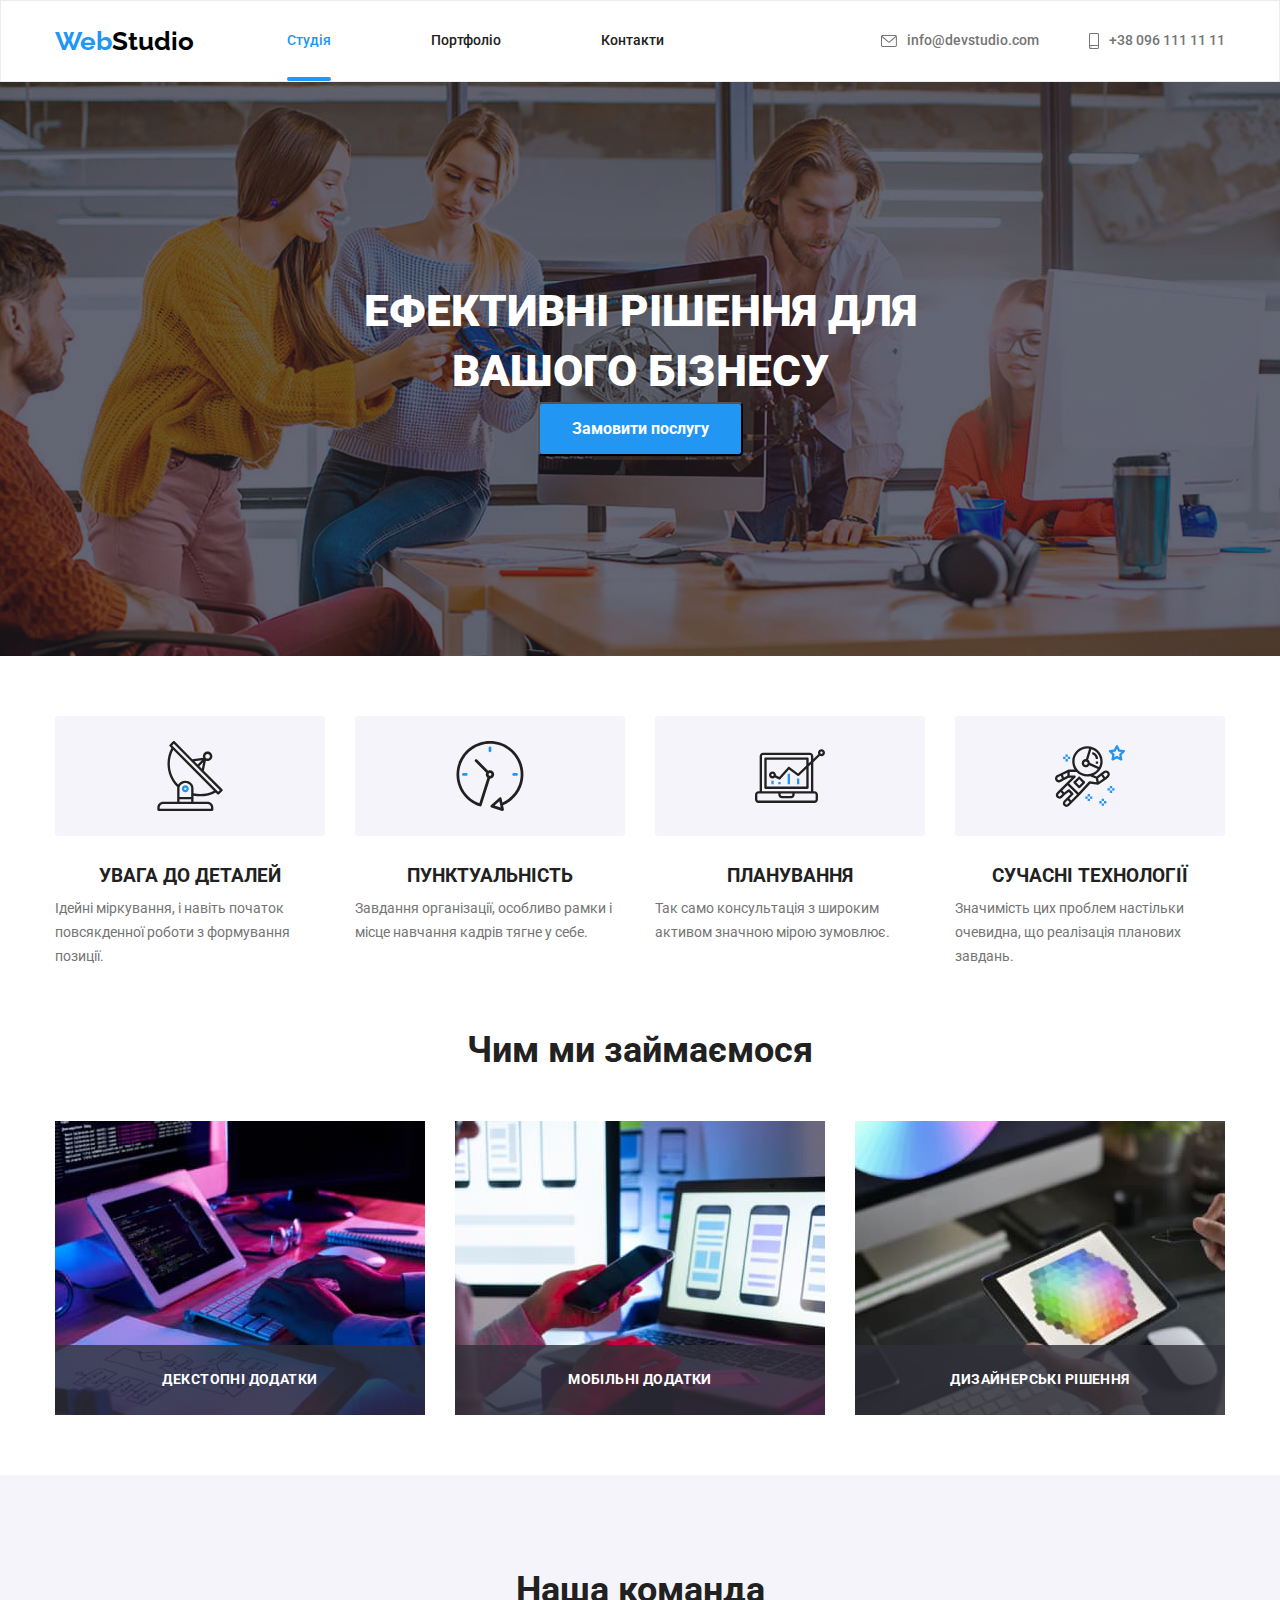
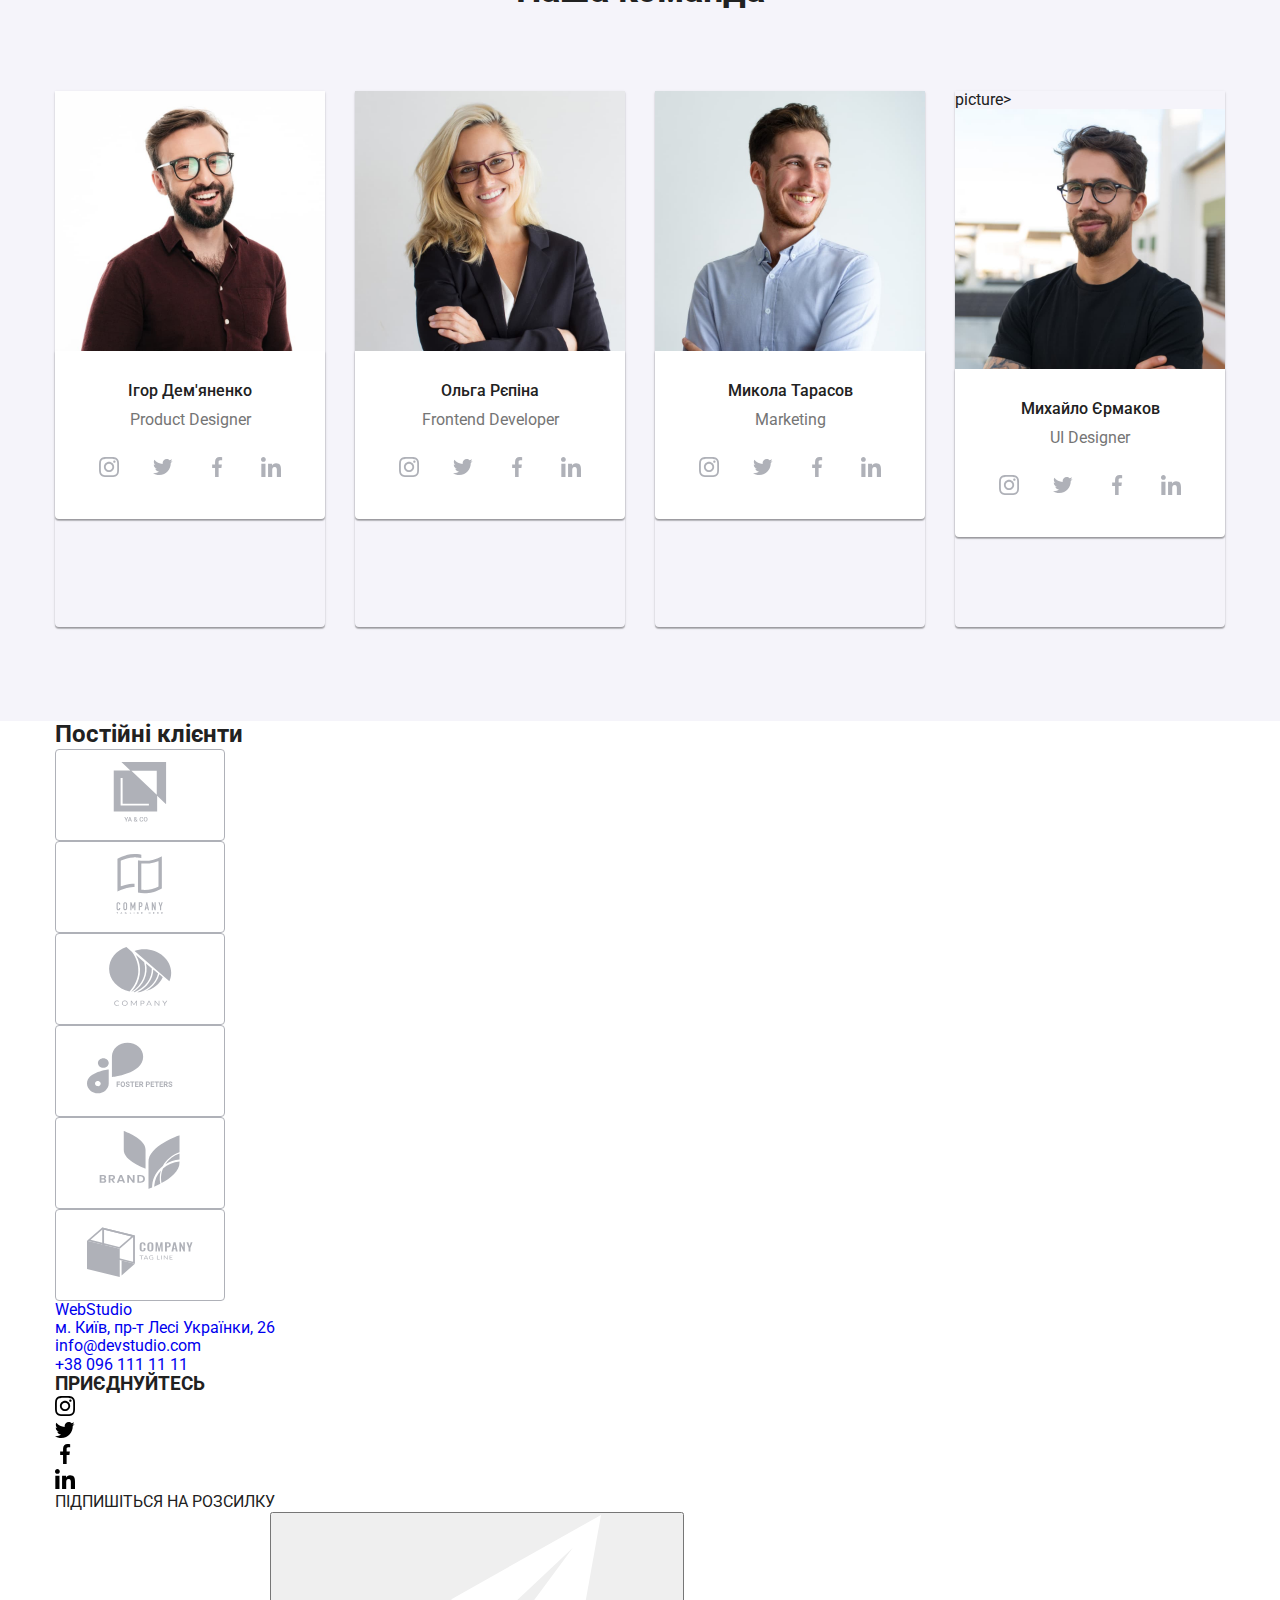
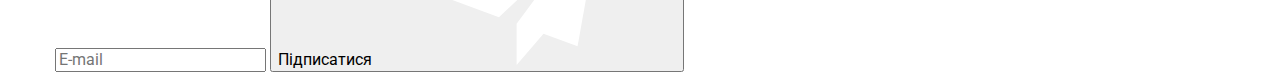
==== index.html @ e9594032 "scss" ====
<!DOCTYPE html>
<html lang="ru">
	<head>
		<meta charset="UTF-8" />
		<meta http-equiv="X-UA-Compatible" content="IE=edge" />
		<meta name="viewport" content="width=device-width, initial-scale=1.0" />
		<title>ВебСтудія</title>
		<link rel="stylesheet" href="https://cdn.jsdelivr.net/npm/modern-normalize@1.1.0/modern-normalize.min.css" />
		<link rel="preconnect" href="https://fonts.googleapis.com" />
		<link rel="preconnect" href="https://fonts.gstatic.com" crossorigin />
		<link
			href="https://fonts.googleapis.com/css2?family=Raleway:wght@700&family=Roboto:wght@400;500;700;900&display=swap"
			rel="stylesheet"
		/>
		<link rel="stylesheet" href="./css/main.min.css" />
	</head>
	<body>
		<!-- HEDER -->
		<header class="page-header">
			<div class="container page-heder-container">
				<nav class="navigation">
					<a class="link logo" href="./index.html">Web<span class="logo2">Studio</span></a>
					<ul class="menu nav-menu">
						<li class="menu__item list">
							<a class="menu__link current link" href="./index.html">Студія</a>
						</li>
						<li class="menu__item list">
							<a class="menu__link link" href="./portfolio.html">Портфоліо</a>
						</li>
						<li class="menu__item list"><a class="menu__link link" href="">Контакти</a></li>
					</ul>
				</nav>
				<ul class="menu mail-phone-item">
					<li class="menu__item list">
						<a class="mail link" href="mailto:info@devstudio.com">
							<svg class="mail-svg" width="16" height="12">
								<use href="./images/svg/icons.svg#icon-envelope_hover"></use>
							</svg>
							info@devstudio.com</a
						>
					</li>
					<li class="menu__item list">
						<a class="phone-number link" href="tel:+380961111111">
							<svg class="phone-svg" width="10" height="16">
								<use href="./images/svg/icons.svg#icon-smartphone"></use>
							</svg>
							+38 096 111 11 11</a
						>
					</li>
				</ul>
				<button type="button" class="mobile-menu-open" data-menu-open>
					<svg class="mobile-menu-open_icon" width="40" height="40">
						<use href="./images/svg/icons.svg#icon-menu_40px"></use>
					</svg>
				</button>
			</div>
			<div class="mobile-menu is-open" data-menu>
				<div class="container mobile-menu__container">
					<button type="button" class="mobile-menu__close-btn" data-menu-close>
						<svg class="mobile-menu__close-icon" width="40" height="40">
							<use href="./images/svg/icons.svg#icon-close-black"></use>
						</svg>
					</button>
					<ul class="mobile-menu-item">
						<li class="mobile-menu-items list"
							><a class="mobile-menu-items-link current link" href="./index.html">Студія</a></li
						>
						<li class="mobile-menu-items list"
							><a class="mobile-menu-items-link link" href="./portfolio.html">Портфоліо</a></li
						>
						<li class="mobile-menu-items list"><a class="mobile-menu-items-link link" href="">Контакти</a></li>
					</ul>
					<ul class="mobile-menu-item-contacts">
						<li class="mobile-menu-contacts-phone list"
							><a class="mobile-menu-contacts-phone-link link" href="tel:+380961111111">+38 096 111 11 11</a></li
						>
						<li class="mobile-menu-contacts-mail list"
							><a class="mobile-menu-contacts-mail-link link" href="mailto:info@devstudio.com"
								>info@devstudio.com</a
							></li
						>
					</ul>
					<ul class="mobile-menu-item-social">
						<li class="list"><a class="mobile-menu-item-social-link link" href="">Instagram</a></li>
						<li class="list"><a class="mobile-menu-item-social-link link" href="">Twitter</a></li>
						<li class="list"><a class="mobile-menu-item-social-link link" href="">Facebook</a></li>
						<li class="list"><a class="mobile-menu-item-social-link link" href="">Linkedin</a></li>
					</ul>
				</div>
			</div>
		</header>
		<!-- /HEDER -->
		<main>
			<!-- order -->
			<section class="hero">
				<div class="container hrt">
					<h1 class="hero-text">ЕФЕКТИВНІ РІШЕННЯ ДЛЯ ВАШОГО БІЗНЕСУ</h1>
					<p>
						<button class="modal-btn" data-modal-open type="button">Замовити послугу</button>
					</p>
				</div>
			</section>
			<!-- OUR ADVANTAGE -->
			<section class="our-advantages section">
				<div class="container">
					<h2 class="hidden-title">НАШІ ПЕРЕВАГИ</h2>
					<ul class="advantages">
						<li class="advantages-item list">
							<div class="advantages-item-svg">
								<svg width="70" height="70">
									<use href="./images/svg/icons.svg#icon-antenna"></use>
								</svg>
							</div>
							<h3 class="advantages-characteristic">УВАГА ДО ДЕТАЛЕЙ</h3>
							<p class="advantages-description">
								Ідейні міркування, і навіть початок повсякденної роботи з формування позиції.
							</p>
						</li>
						<li class="advantages-item list">
							<div class="advantages-item-svg">
								<svg width="70" height="70">
									<use href="./images/svg/icons.svg#icon-clock"></use>
								</svg>
							</div>
							<h3 class="advantages-characteristic">ПУНКТУАЛЬНІСТЬ</h3>
							<p class="advantages-description">
								Завдання організації, особливо рамки і місце навчання кадрів тягне у себе.
							</p>
						</li>
						<li class="advantages-item list">
							<div class="advantages-item-svg">
								<svg width="70" height="70">
									<use href="./images/svg/icons.svg#icon-diagram"></use>
								</svg>
							</div>
							<h3 class="advantages-characteristic">ПЛАНУВАННЯ</h3>
							<p class="advantages-description"> Так само консультація з широким активом значною мірою зумовлює. </p>
						</li>
						<li class="advantages-item list">
							<div class="advantages-item-svg">
								<svg width="70" height="70">
									<use href="./images/svg/icons.svg#icon-astronaut"></use>
								</svg>
							</div>
							<h3 class="advantages-characteristic">СУЧАСНІ ТЕХНОЛОГІЇ</h3>
							<p class="advantages-description"
								>Значимість цих проблем настільки очевидна, що реалізація планових завдань.
							</p>
						</li>
					</ul>
				</div>
			</section>
			<!-- /OUR ADVANTAGE -->
			<!-- WHAT ARE WE DOING -->
			<section class="we-doing section">
				<div class="container">
					<h2 class="responsibilities">Чим ми займаємося</h2>
					<ul class="we-doing-card">
						<li class="doing-card list">
							<img src="./images/what_are_we_doing/img1.jpg" alt="кодит на комп'ютері" width="370" height="290" />
							<div class="doing">
								<p class="we-doing-card-item">ДЕКСТОПНІ ДОДАТКИ</p>
							</div>
						</li>
						<li class="doing-card list">
							<img
								src="./images/what_are_we_doing/img2.jpg"
								alt="в руках смартфон, на столі ноутбук"
								width="370"
								height="290"
							/>
							<div class="doing">
								<p class="we-doing-card-item">МОБІЛЬНІ ДОДАТКИ</p>
							</div>
						</li>
						<li class="doing-card list">
							<img
								src="./images/what_are_we_doing/img3.jpg"
								alt="в руках планшет з кольоровою гамою"
								width="370"
								height="290"
							/>
							<div class="doing">
								<p class="we-doing-card-item">ДИЗАЙНЕРСЬКІ РІШЕННЯ</p>
							</div>
						</li>
					</ul>
				</div>
			</section>
			<!-- /WHAT ARE WE DOING -->
			<!-- OUR TEAM -->
			<section class="team section">
				<div class="container">
					<h2 class="our-team">Наша команда</h2>
					<ul class="employees">
						<li class="employee list">
							<picture>
								<source
									srcset="
										./images/desktop/employee/igor_demyanenko.jpg   1x,
										./images/desktop/employee/igor_demyanenko2x.jpg 2x
									"
									media="(min-width: 1200px)"
								/>
								<source
									srcset="./images/tab/employee/igor_demyanenko.jpg 1x, ./images/tab/employee/igor_demyanenko2x.jpg 2x"
									media="(min-width: 768px)"
								/>
								<source
									srcset="
										./images/mobile/employee/igor_demyanenko.jpg   1x,
										./images/mobile/employee/igor_demyanenko2x.jpg 2x
									"
									media="(max-width: 767px)"
								/>
							</picture>
							<img class="employee-foto"
								src="./images/employee/igor_demyanenko.jpg"
								alt="Igor Demyanenko Product Designer"
							/>
							<div class="employee-card">
								<h3 class="name-employee">Ігор Дем'яненко</h3>
								<p class="position" lang="en">Product Designer</p>
								<ul class="employee-social list">
									<li class="employee-social-item">
										<a class="employee-social-item-link" href=""
											><svg class="employee-social-item-svg" width="20" height="20">
												<use href="./images/svg/icons.svg#icon-instagram"></use></svg
										></a>
									</li>
									<li class="employee-social-item">
										<a class="employee-social-item-link" href=""
											><svg class="employee-social-item-svg" width="20" height="20">
												<use href="./images/svg/icons.svg#icon-twitter"></use></svg
										></a>
									</li>
									<li class="employee-social-item">
										<a class="employee-social-item-link" href=""
											><svg class="employee-social-item-svg" width="20" height="20">
												<use href="./images/svg/icons.svg#icon-facebook"></use></svg
										></a>
									</li>
									<li class="employee-social-item">
										<a class="employee-social-item-link" href=""
											><svg class="employee-social-item-svg" width="20" height="20">
												<use href="./images/svg/icons.svg#icon-linkedin"></use></svg
										></a>
									</li>
								</ul>
							</div>
						</li>
						<li class="employee list">
							<picture>
								<source
									srcset="./images/desktop/employee/olga_repina.jpg 1x, ./images/desktop/employee/olga_repina2x.jpg 2x"
									media="(min-width: 1200px)"
								/>
								<source
									srcset="./images/tab/employee/olga_repina.jpg 1x, ./images/tab/employee/olga_repina2x.jpg 2x"
									media="(min-width: 768px)"
								/>
								<source
									srcset="./images/mobile/employee/olga_repina.jpg 1x, ./images/mobile/employee/olga_repina2x.jpg 2x"
									media="(max-width: 767px)"
								/>
							</picture>
							<img class="employee-foto" 
								src="./images/employee/olga_repina.jpg"
								alt="Olga Repina Frontend Developer"
							/>
							<div class="employee-card">
								<h3 class="name-employee">Ольга Рєпіна</h3>
								<p class="position" lang="en">Frontend Developer</p>
								<ul class="employee-social list">
									<li class="employee-social-item">
										<a class="employee-social-item-link" href=""
											><svg class="employee-social-item-svg" width="20" height="20">
												<use href="./images/svg/icons.svg#icon-instagram"></use></svg
										></a>
									</li>
									<li class="employee-social-item">
										<a class="employee-social-item-link" href=""
											><svg class="employee-social-item-svg" width="20" height="20">
												<use href="./images/svg/icons.svg#icon-twitter"></use></svg
										></a>
									</li>
									<li class="employee-social-item">
										<a class="employee-social-item-link" href=""
											><svg class="employee-social-item-svg" width="20" height="20">
												<use href="./images/svg/icons.svg#icon-facebook"></use></svg
										></a>
									</li>
									<li class="employee-social-item">
										<a class="employee-social-item-link" href=""
											><svg class="employee-social-item-svg" width="20" height="20">
												<use href="./images/svg/icons.svg#icon-linkedin"></use></svg
										></a>
									</li>
								</ul>
							</div>
						</li>
						<li class="employee list">
							<picture>
								<source
									srcset="./images/desktop/employee/nikolai_tarasov.jpg 1x, ./images/desktop/employee/nikolai_tarasov2x.jpg 2x"
									media="(min-width: 1200px)"
								/>
								<source
									srcset="./images/tab/employee/nikolai_tarasov.jpg 1x, ./images/tab/employee/nikolai_tarasov2x.jpg 2x"
									media="(min-width: 768px)"
								/>
								<source
									srcset="./images/mobile/employee/nikolai_tarasov.jpg 1x, ./images/mobile/employee/nikolai_tarasov2x.jpg 2x"
									media="(max-width: 767px)"
								/>
							</picture>
							<img class="employee-foto"
								src="./images/employee/nikolai_tarasov.jpg"
								alt="Nikolai Tarasov Marketing"
							/>
							<div class="employee-card">
								<h3 class="name-employee">Микола Тарасов</h3>
								<p class="position" lang="en">Marketing</p>
								<ul class="employee-social list">
									<li class="employee-social-item">
										<a class="employee-social-item-link" href=""
											><svg class="employee-social-item-svg" width="20" height="20">
												<use href="./images/svg/icons.svg#icon-instagram"></use></svg
										></a>
									</li>
									<li class="employee-social-item">
										<a class="employee-social-item-link" href=""
											><svg class="employee-social-item-svg" width="20" height="20">
												<use href="./images/svg/icons.svg#icon-twitter"></use></svg
										></a>
									</li>
									<li class="employee-social-item">
										<a class="employee-social-item-link" href=""
											><svg class="employee-social-item-svg" width="20" height="20">
												<use href="./images/svg/icons.svg#icon-facebook"></use></svg
										></a>
									</li>
									<li class="employee-social-item">
										<a class="employee-social-item-link" href=""
											><svg class="employee-social-item-svg" width="20" height="20">
												<use href="./images/svg/icons.svg#icon-linkedin"></use></svg
										></a>
									</li>
								</ul>
							</div>
						</li>
						<li class="employee list">
							picture>
								<source
									srcset="./images/desktop/employee/mihail_ermakov.jpg 1x, ./images/desktop/employee/mihail_ermakov2x.jpg 2x"
									media="(min-width: 1200px)"
								/>
								<source
									srcset="./images/tab/employee/mihail_ermakov.jpg 1x, ./images/tab/employee/mihail_ermakov2x.jpg 2x"
									media="(min-width: 768px)"
								/>
								<source
									srcset="./images/mobile/employee/mihail_ermakov.jpg 1x, ./images/mobile/employee/mihail_ermakov2x.jpg 2x"
									media="(max-width: 767px)"
								/>
							</picture>
							<img class="employee-foto"
								src="./images/employee/mihail_ermakov.jpg"
								alt="Mikhail Ermakov UI Designer"
							/>
							<div class="employee-card">
								<h3 class="name-employee">Михайло Єрмаков</h3>
								<p class="position" lang="en">UI Designer</p>
								<ul class="employee-social list">
									<li class="employee-social-item">
										<a class="employee-social-item-link" href=""
											><svg class="employee-social-item-svg" width="20" height="20">
												<use href="./images/svg/icons.svg#icon-instagram"></use></svg
										></a>
									</li>
									<li class="employee-social-item">
										<a class="employee-social-item-link" href=""
											><svg class="employee-social-item-svg" width="20" height="20">
												<use href="./images/svg/icons.svg#icon-twitter"></use></svg
										></a>
									</li>
									<li class="employee-social-item">
										<a class="employee-social-item-link" href=""
											><svg class="employee-social-item-svg" width="20" height="20">
												<use href="./images/svg/icons.svg#icon-facebook"></use></svg
										></a>
									</li>
									<li class="employee-social-item">
										<a class="employee-social-item-link" href=""
											><svg class="employee-social-item-svg" width="20" height="20">
												<use href="./images/svg/icons.svg#icon-linkedin"></use></svg
										></a>
									</li>
								</ul>
							</div>
						</li>
					</ul>
				</div>
			</section>
			<!-- /OUR TEAM -->
			<section class="customers">
				<div class="container">
					<h2 class="our-customers">Постійні клієнти</h2>
					<ul class="regular-customers">
						<li class="regular-customers-items list">
							<a href="regular-customers-items-link"
								><svg class="regular-customers-items-link-svg" width="106" height="60">
									<use href="./images/svg/icons.svg#icon-yaco"></use>
								</svg>
							</a>
						</li>
						<li class="regular-customers-items list">
							<a href="regular-customers-items-link"
								><svg class="regular-customers-items-link-svg" width="106" height="60">
									<use href="./images/svg/icons.svg#icon-tegline"></use>
								</svg>
							</a>
						</li>
						<li class="regular-customers-items list">
							<a href="regular-customers-items-link"
								><svg class="regular-customers-items-link-svg" width="106" height="60">
									<use href="./images/svg/icons.svg#icon-company"></use>
								</svg>
							</a>
						</li>
						<li class="regular-customers-items list">
							<a href="regular-customers-items-link"
								><svg class="regular-customers-items-link-svg" width="106" height="60">
									<use href="./images/svg/icons.svg#icon-foster_peters"></use>
								</svg>
							</a>
						</li>
						<li class="regular-customers-items list">
							<a href="regular-customers-items-link"
								><svg class="regular-customers-items-link-svg" width="106" height="60">
									<use href="./images/svg/icons.svg#icon-brand"></use>
								</svg>
							</a>
						</li>
						<li class="regular-customers-items list">
							<a href="regular-customers-items-link"
								><svg class="regular-customers-items-link-svg" width="106" height="60">
									<use href="./images/svg/icons.svg#icon-tag_line"></use>
								</svg>
							</a>
						</li>
					</ul>
				</div>
			</section>
		</main>
		<!-- FOOTER -->
		<footer class="footer">
			<div class="container social-contacts">
				<div class="logo-footer-general">
					<a class="link logo-footer" href="./index.html">Web<span class="logo-footer2">Studio</span></a>
					<address class="address">
						<ul class="contacts">
							<li class="contacts-item list">
								<a class="item-gps link" href="https://goo.su/DPFk" target="_blank" rel="noopener noreferrer"
									>м. Київ, пр-т Лесі Українки, 26</a
								>
							</li>
							<li class="contacts-item list">
								<a class="item-mail link" href="mailto:info@devstudio.com">info@devstudio.com</a>
							</li>
							<li class="contacts-item list">
								<a class="item-phone-number link" href="tel:+380961111111">+38 096 111 11 11</a>
							</li>
						</ul>
					</address>
				</div>
				<div class="social-footer">
					<h3 class="join-in">ПРИЄДНУЙТЕСЬ</h3>
					<ul class="footer-social">
						<li class="footer-social-item list">
							<a class="footer-social-item-link" href="">
								<svg class="footer-social-item-svg" width="20" height="20">
									<use href="./images/svg/icons.svg#icon-instagram"></use></svg
							></a>
						</li>
						<li class="footer-social-item list">
							<a class="footer-social-item-link" href="">
								<svg class="footer-social-item-svg" width="20" height="20">
									<use href="./images/svg/icons.svg#icon-twitter"></use></svg
							></a>
						</li>
						<li class="footer-social-item list">
							<a class="footer-social-item-link" href="">
								<svg class="footer-social-item-svg" width="20" height="20">
									<use href="./images/svg/icons.svg#icon-facebook"></use></svg
							></a>
						</li>
						<li class="footer-social-item list">
							<a class="footer-social-item-link" href="">
								<svg class="footer-social-item-svg" width="20" height="20">
									<use href="./images/svg/icons.svg#icon-linkedin"></use></svg
							></a>
						</li>
					</ul>
				</div>
				<form class="footer-form">
					<p class="paragraph-footer-form">ПІДПИШІТЬСЯ НА РОЗСИЛКУ</p>
					<div class="footer-form-item">
						<label><input type="email" name="user-mail" class="footer-form-mail" placeholder="E-mail" /></label>
						<button type="submit" class="footer-form-submit"
							>Підписатися
							<svg class="footer-svg-icon">
								<use href="./images/svg/icons.svg#icon-icon_send"></use>
							</svg> </button></div
				></form>
			</div>
		</footer>
		<!-- /FOOTER -->
		<!-- <div class="backdrop is-hidden" data-modal>
			<div class="modal">
				<button type="button" class="modal-close-btn" data-modal-close>
					<svg class="modal-close-btn-icon" width="18" height="18">
						<use href="./images/svg/icons.svg#icon-close-black"></use>
					</svg>
				</button>
				<form class="modal-form">
					<p class="form-paragraph">Залиште свої дані, ми вам передзвонимо</p>
					<label class="modal-form-field">
						<span class="modal-form-input-desc">Ім'я</span>
						<span class="modal-form-input-wrapper">
							<input
								type="text"
								name="user-name"
								class="modal-form-input"
								required
								pattern="[a-zA-Zа-яА-Я]+"
								minlength="2" />
							<svg class="modal-form-input-icon">
								<use href="./images/svg/icons.svg#icon-person_black"></use></svg
						></span>
					</label>
					<label class="modal-form-field">
						<span class="modal-form-input-desc">Телефон</span>
						<span class="modal-form-input-wrapper">
							<input
								type="tel"
								name="user_phone"
								class="modal-form-input"
								required
								pattern="[0-9]{3}-[0-9]{3}-[0-9]{2}-[0-9]{2}"
								title="xxx-xxx-xx-xx" />
							<svg class="modal-form-input-icon">
								<use href="./images/svg/icons.svg#icon-phone_black"></use></svg
						></span>
					</label>
					<label class="modal-form-field">
						<span class="modal-form-input-desc">Пошта</span>
						<span class="modal-form-input-wrapper">
							<input type="email" name="user-email" class="modal-form-input" required />
							<svg class="modal-form-input-icon">
								<use href="./images/svg/icons.svg#icon-email_black"></use></svg></span
					></label>
					<label class="modal-form-field">
						<span class="modal-form-input-desc">Коментар</span>
						<textarea name="user-message" class="modal-form-message" placeholder="Введіть текст"></textarea>
					</label>
					<input id="user-policy" type="checkbox" name="user-policy" class="modal-form-check hidden-title" />
					<label for="user-policy" class="modal-form-check-desc">
						Погоджуюся з розсилкою та приймаю&nbsp;<a class="modal-form-check-desc-link" href=""
							>Умови договору</a
						></label
					>
					<button type="submit" class="modal-form-submit">Відправити</button>
				</form>
			</div>
		</div> -->
		<script src="./js/mobile-menu.js"></script>
		<!-- <script src="./js/modal.js"></script> -->
	</body>
</html>
---- css/main.min.css ----
:root{--accent-color: #2196f3;--paragraph-color: #757575;--hero-background: #c4c4c4;--main-text-color: #212121;--main-text-font-size: 14px;--btn-background-color: #188ce8;--footer-background-color: #2f303a;--mail-phone-footer-color: rgba(255, 255, 255, 0.6);--team-background-color: #f5f4fa;--logo2-heder-color: #000000;--text-color-modal-btn: #ffffff;--text-color-portfolio-btn-hf: #ffffff;--hero-text-color: #ffffff;--background-color-sections: #ffffff;--employee-background-color: #f5f4fa;--current-color: #ffffff;--item-gps-color: #ffffff;--logo2-footer-color: #ffffff;--portfolio-btn-background-color: #f5f4fa;--social-hover-svg: #ffffff}h1,h2,h3,h4,h5,h6,p{margin-top:0;margin-bottom:0}ul,ol{margin-top:0;margin-bottom:0;padding-left:0}img{display:block;max-width:100%;height:auto}button{cursor:pointer}.list{list-style:none}.link{text-decoration:none}body{font-family:"Roboto",sans-serif;color:var(--main-text-color)}.address{font-style:normal}.section{padding-top:94px;padding-bottom:94px}.container{padding-left:15px;padding-right:15px}@media screen and (min-width: 480px){.container{width:480px;margin-left:auto;margin-right:auto}}@media screen and (min-width: 768px){.container{width:768px}}@media screen and (min-width: 1200px){.container{width:1200px}}.hidden-title{position:absolute;width:1px;height:1px;margin:-1px;border:0;padding:0;white-space:nowrap;clip-path:inset(100%);clip:rect(0 0 0 0);overflow:hidden}.modal-btn{font-family:inherit;font-weight:700;font-size:16px;line-height:1.88;color:var(--text-color-modal-btn);background:var(--accent-color);border-radius:4px;padding-top:10px;padding-bottom:10px;padding-left:32px;padding-right:32px;transition:background-color 250ms cubic-bezier(0.4, 0, 0.2, 1)}.modal-btn:hover,.modal-btn:focus{background-color:var(--btn-background-color)}.portfolio-btn{font-family:inherit;font-weight:500;font-size:16px;line-height:1.62;color:var(--main-text-color);background:var(--portfolio-btn-background-color);border-radius:4px;padding:6px 22px;border:none;transition:background-color,color 250ms cubic-bezier(0.4, 0, 0.2, 1)}.portfolio-btn:hover,.portfolio-btn:focus{color:var(--text-color-portfolio-btn-hf);background:var(--accent-color);box-shadow:0px 3px 1px rgba(0,0,0,.1),0px 1px 2px rgba(0,0,0,.08),0px 2px 2px rgba(0,0,0,.12);border-radius:4px}@media screen and (max-width: 767px){.menu{display:none}}@media screen and (min-width: 768px){.navigation{display:flex;align-items:center}.nav-menu{display:flex;align-items:center;justify-content:center;gap:50px}.menu__link{display:flex;align-items:center;font-weight:500;font-size:var(--main-text-font-size);line-height:1.14;color:var(--main-text-color);padding-top:32px;padding-bottom:32px;transition:color 250ms cubic-bezier(0.4, 0, 0.2, 1)}.menu__link:hover,.menu__link:focus{color:var(--accent-color)}.current{position:relative;color:var(--accent-color)}.current::after{content:"";position:absolute;width:100%;height:4px;background:#2196f3;border-radius:2px;left:0;bottom:0}.mail-svg{margin-right:10px;fill:var(--paragraph-color)}.mail:hover .mail-svg,.mail:focus .mail-svg{fill:var(--accent-color)}.phone-svg{margin-right:10px;fill:var(--paragraph-color)}.phone-number:hover .phone-svg,.phone-number:focus .phone-svg{fill:var(--accent-color)}.mail-phone-item{margin-left:auto}.page-header{border:1px solid #ececec}.phone-number,.mail{display:flex;align-items:center;font-weight:500;font-size:var(--main-text-font-size);line-height:1.14;color:var(--paragraph-color);transition:color 250ms cubic-bezier(0.4, 0, 0.2, 1)}.phone-number:hover,.phone-number:focus,.mail:hover,.mail:focus{color:var(--accent-color)}.mail{margin-bottom:10px}}@media screen and (min-width: 1200px){.phone-number,.mail{margin-bottom:0}.menu{display:flex;align-items:center}.menu__item:not(:last-child){margin-right:50px}}.logo{font-family:"Raleway",sans-serif;font-weight:700;font-size:26px;line-height:1.19;color:var(--accent-color);margin-right:93px}.logo2{color:var(--logo2-heder-color)}.page-heder-container{display:flex;align-items:center;justify-content:space-between}.hero{text-align:center;background:#2f303a;margin-left:auto;margin-right:auto;background-repeat:no-repeat;background-position:center}@media screen and (min-device-pixel-ratio: 2)and (max-width: 767px),screen and (-webkit-min-device-pixel-ratio: 2)and (max-width: 767px),screen and (min-resolution: 192dpi)and (max-width: 767px),screen and (min-resolution: 2dppx)and (max-width: 767px){.hero{background-image:linear-gradient(rgba(47, 48, 58, 0.4), rgba(47, 48, 58, 0.4)),url("../images/mobile/hero/bg_mobile2x.jpg");padding:118px 0;max-width:480px;min-height:400px}}@media screen and (min-width: 480px){.hero{background-image:linear-gradient(rgba(47, 48, 58, 0.4), rgba(47, 48, 58, 0.4)),url("../images/mobile/hero/bg_mobile.jpg")}.hero-text{width:364px;font-weight:900;font-size:26px;line-height:1.62;text-align:center;color:var(--hero-text-color);margin-bottom:30px;margin-left:auto;margin-right:auto}.advantages-item-svg{display:flex;justify-content:center;align-items:center;width:450px;height:120px;background:#f5f4fa;border-radius:4px;margin-bottom:30px}.advantages-characteristic{text-align:center;margin-bottom:10px}.advantages-description{font-weight:400;font-size:14px;line-height:1.71;color:#757575;margin-bottom:30px}.our-advantages,.we-doing{background-color:var(--background-color-sections);padding:60px 0;margin-left:auto;margin-right:auto}}@media screen and (min-device-pixel-ratio: 2)and (min-width: 768px),screen and (-webkit-min-device-pixel-ratio: 2)and (min-width: 768px),screen and (min-resolution: 192dpi)and (min-width: 768px),screen and (min-resolution: 2dppx)and (min-width: 768px){.hero{background-image:linear-gradient(rgba(47, 48, 58, 0.4), rgba(47, 48, 58, 0.4)),url("../images/tab/hero/bg_tab2x.jpg");padding:118px 0;max-width:768px;min-height:400px}}@media screen and (min-width: 768px){.hero{background-image:linear-gradient(rgba(47, 48, 58, 0.4), rgba(47, 48, 58, 0.4)),url("../images/tab/hero/bg_tab.jpg")}.advantages-item{width:354px;height:120px;margin:15px;margin-bottom:136px}.advantages{display:flex;flex-wrap:wrap;justify-content:center;margin:-15px}.advantages-item-svg{width:354px;display:flex;justify-content:center;align-items:center;margin-bottom:30px;background-color:#f5f4fa;border-radius:4px;height:120px}}@media screen and (max-width: 1199px){.we-doing{display:none}}@media screen and (min-device-pixel-ratio: 2)and (min-width: 1200px),screen and (-webkit-min-device-pixel-ratio: 2)and (min-width: 1200px),screen and (min-resolution: 192dpi)and (min-width: 1200px),screen and (min-resolution: 2dppx)and (min-width: 1200px){.hero{background-image:linear-gradient(rgba(47, 48, 58, 0.4), rgba(47, 48, 58, 0.4)),url("../images/tab/hero/bg_tab.jpg");padding:200px 0;max-width:1600px;min-height:600px}}@media screen and (min-width: 1200px){.hero{background-image:linear-gradient(rgba(47, 48, 58, 0.4), rgba(47, 48, 58, 0.4)),url("../images/hero/bg.jpg");padding-top:200px;padding-bottom:200px}.hero-text{width:696px;font-size:44px;line-height:1.36;margin:0 auto}.advantages-item{width:270px;height:120px;background:#f5f4fa;border-radius:4px;margin-bottom:30px}.advantages-item-svg{width:270px}.advantages{margin:-15px}.our-advantages,.we-doing{background-color:var(--background-color-sections)}.we-doing{margin-top:118px;padding-top:0px}.we-doing-card{display:flex;flex-wrap:wrap;gap:30px}.we-doing-card-items{position:absolute}.we-doing-card-item{font-weight:700;font-size:14px;line-height:1.14;text-align:center;letter-spacing:.03em;text-transform:uppercase;color:#fff;margin-top:27px;margin-bottom:27px}.doing-card{position:relative}.doing{position:absolute;bottom:0;width:370px;height:70px;background:rgba(47,48,58,.8)}.responsibilities{font-weight:700;font-size:36px;line-height:1.17;text-align:center;margin-bottom:50px}}@media screen and (min-width: 480px){.team{background-color:var(--team-background-color)}.employee{background-color:var(--employee-background-color);box-shadow:0px 1px 3px rgba(0,0,0,.12),0px 1px 1px rgba(0,0,0,.14),0px 2px 1px rgba(0,0,0,.2);border-radius:0px 0px 4px 4px;height:622px;margin-bottom:30px}.employee-foto{width:450px}.our-team{font-weight:700;font-size:28px;line-height:1.18;text-align:center;color:#212121;margin-bottom:30px}.name-employee{font-weight:500;font-size:16px;line-height:1.19;margin-bottom:10px}.position{font-weight:400;font-size:16px;line-height:1.19;color:var(--paragraph-color);margin-bottom:16px}.employee-social{display:flex;justify-content:center;gap:10px}.employee-card{background:#fff;box-shadow:0px 1px 3px rgba(0,0,0,.12),0px 1px 1px rgba(0,0,0,.14),0px 2px 1px rgba(0,0,0,.2);border-radius:0px 0px 4px 4px;padding-top:30px;padding-bottom:30px;text-align:center}.employee-social-item-link{display:flex;justify-content:center;align-items:center;width:44px;height:44px;border-radius:100%;background-color:#fff;transition:background-color,fill 250ms cubic-bezier(0.4, 0, 0.2, 1)}.employee-social-item-link:hover,.employee-social-item-link:focus{background-color:var(--accent-color)}.employee-social-item-svg{fill:#afb1b8;transition:fill 250ms cubic-bezier(0.4, 0, 0.2, 1)}.employee-social-item-link:hover .employee-social-item-svg,.employee-social-item-link:focus .employee-social-item-svg{fill:var(--social-hover-svg)}}@media screen and (min-width: 768px){.employee-foto{width:354px}.employee{height:536px;margin:15px}.employees{display:flex;flex-wrap:wrap;margin:-15px}}@media screen and (min-width: 1200px){.our-team{font-weight:700;font-size:36px;line-height:1.17;text-align:center;padding-bottom:50px}.employee-foto{width:270px}.employee{min-height:428px}}.regular-customers-items{display:flex;justify-content:center;align-items:center;width:170px;height:92px;border:1px solid #afb1b8;border-radius:4px;transition:background-color 250ms cubic-bezier(0.4, 0, 0.2, 1)}.regular-customers-items:hover,.regular-customers-items:focus{background-color:#fff;border-color:#188ce8}.regular-customers-items-link-svg{fill:#afb1b8}@media screen and (max-width: 767px){.customers{padding:94px 0}.our-customers{font-weight:700;font-size:28px;line-height:1.18;text-align:center;color:var(--main-text-color);margin-bottom:50px}.regular-customers{display:flex;flex-wrap:wrap;justify-content:center;align-items:center;gap:30px}.regular-customers-items{flex-basis:calc((100% - 30px)/2);width:100%;height:92px}}@media screen and (min-width: 480px){.container.footer{display:block;justify-content:space-between}}.work-items{display:flex;flex-wrap:wrap;gap:30px}.work-items-cards:hover,.work-items-cards:focus{box-shadow:0px 1px 1px rgba(0,0,0,.12),0px 4px 4px rgba(0,0,0,.06),1px 4px 6px rgba(0,0,0,.16)}.works{font-weight:700;font-size:18px;line-height:2;letter-spacing:.06em;color:var(--main-text-color);padding-bottom:4px}.categories-works{font-weight:400;font-size:16px;line-height:1.88;color:var(--paragraph-color)}button.current{color:var(--current-color);background-color:var(--accent-color)}.portfolio-menu{display:flex;flex-wrap:wrap;gap:8px;margin-bottom:50px;justify-content:center}.work-items-categories{background:#fff;border:1px solid #eee;padding:20px 24px}.portfolio-section{padding:94px 0}.link-work-items-cards-wrapper{display:block;position:relative;overflow:hidden}.overlay{position:absolute;left:0;top:0;width:100%;height:100%;overflow:auto;background-color:rgba(33,150,243,.9);font-weight:400;font-size:18px;line-height:1.56;color:#fff;padding-top:63px;padding-bottom:63px;padding-left:24px;padding-right:24px;transform:translate(0, 100%);transition:background-color,transform 250ms cubic-bezier(0.4, 0, 0.2, 1)}.link-work-items-cards:hover .overlay,.link-work-items-cards:focus .overlay{transform:translate(0, 0)}.backdrop{position:fixed;z-index:100;top:0;left:0;width:100%;height:100%;background-color:rgba(0,0,0,.2);transition:opacity 250ms cubic-bezier(0.4, 0, 0.2, 1),visibility 250ms cubic-bezier(0.4, 0, 0.2, 1)}.backdrop.is-hidden{opacity:0;visibility:hidden;pointer-events:none}.modal{position:absolute;top:50%;left:50%;transform:translate(-50%, -50%);width:528px;height:581px;background:#fff;box-shadow:0px 1px 3px rgba(0,0,0,.12),0px 1px 1px rgba(0,0,0,.14),0px 2px 1px rgba(0,0,0,.2);border-radius:4px;padding:40px}.modal-close-btn{position:absolute;top:8px;right:8px;display:flex;justify-content:center;align-items:center;width:30px;height:30px;background:#fff;border:1px solid rgba(0,0,0,.1);padding:0;border-radius:50%;transition:border-color 250ms cubic-bezier(0.4, 0, 0.2, 1)}.modal-close-btn:hover,.modal-close-btn:focus{border-color:var(--accent-color)}.modal-close-btn-icon{transition:fill 250ms cubic-bezier(0.4, 0, 0.2, 1)}.modal-close-btn-icon:hover,.modal-close-btn-icon:focus{fill:var(--accent-color)}.modal-form{display:flex;flex-direction:column}.modal-form-input{width:100%;height:40px;border:1px solid rgba(33,33,33,.2);border-radius:4px;padding-left:42px;margin-bottom:10px;transition:border-color 250ms cubic-bezier(0.4, 0, 0.2, 1)}.modal-form-input:focus{outline:none;border-color:var(--accent-color)}.form-paragraph{font-weight:700;font-size:20px;line-height:1.15;text-align:center;color:#212121;margin-bottom:12px}.modal-form-input-desc{display:block;font-weight:400;font-size:12px;line-height:1.17;color:#757575;margin-bottom:4px}.modal-form-input-wrapper{position:relative}.modal-form-input-icon{position:absolute;display:block;height:18px;width:18px;left:12px;top:50%;transform:translate(0, -50%);transition:fill 250ms cubic-bezier(0.4, 0, 0.2, 1)}.modal-form-input:focus+.modal-form-input-icon{fill:var(--accent-color)}.modal-form-message{width:100%;height:120px;border:1px solid rgba(33,33,33,.2);border-radius:4px;resize:none;padding-top:12px;padding-left:16px;padding-bottom:12px;padding-right:16px;transition:border-color 250ms cubic-bezier(0.4, 0, 0.2, 1);margin-bottom:20px}.modal-form-message:focus{outline:none;border-color:var(--accent-color)}.modal-form-message::placeholder{font-weight:400;font-size:12px;line-height:14px;color:rgba(117,117,117,.5)}.modal-form-check-desc{display:flex;margin-bottom:30px;font-weight:400;font-size:14px;line-height:1.71;color:#757575;align-items:center}.modal-form-check-desc::before{display:block;align-items:center;justify-content:center;top:auto;left:auto;width:16px;height:15px;content:"";cursor:pointer;border:1px solid #303030;border-radius:4px;margin-right:7px;margin-left:12px}.modal-form-check:checked+.modal-form-check-desc::before{background-image:url(../images/modal_window/icon_check.jpg);border-radius:2px;background-size:16px 15px;background-position:center center}.modal-form-check-desc-link{color:#2196f3}.modal-form-submit{display:flex;justify-content:center;align-items:center;margin-left:124px;width:200px;height:50px;background:#2196f3;box-shadow:0px 4px 4px rgba(0,0,0,.15);border-radius:4px;color:#fff;border:none;transition:border-color 250ms cubic-bezier(0.4, 0, 0.2, 1);font-weight:700;font-size:16px;line-height:1.88;text-align:center}.modal-form-submit:hover,.modal-form-submit:focus{background:#188ce8}@media screen and (max-width: 767px){.mobile-menu{position:fixed;width:100%;height:100%;max-height:796px;z-index:1000;top:0;left:0;background-color:#fff;opacity:0;visibility:hidden;pointer-events:none;transition:opacity 250ms cubic-bezier(0.4, 0, 0.2, 1)}.mobile-menu.is-open{opacity:1;visibility:visible;pointer-events:auto}.mobile-menu__container{position:relative;padding-left:40px;padding-top:48px;padding-bottom:48px}.mobile-menu__close-btn{position:absolute;top:10px;right:15px;background-color:rgba(0,0,0,0);border:none;padding:0;line-height:0}.mobile-menu-open{background-color:rgba(0,0,0,0);border:none;padding:0;line-height:0}.mobile-menu-items-link{font-weight:500;font-size:40px;line-height:1.18;color:#212121;transition:color 1000ms cubic-bezier(0.4, 0, 0.2, 1)}.mobile-menu-items-link:hover,.mobile-menu-items-link:focus{color:var(--accent-color)}.mobile-menu-item{margin-bottom:302px}.mobile-menu-item-social{display:flex;align-items:center;justify-content:center;gap:20px}.mobile-menu-contacts-phone-link{font-weight:500;font-size:34px;line-height:1.18;color:#2196f3}.mobile-menu-contacts-mail-link{font-weight:500;font-size:24px;line-height:1.17;color:#757575}.mobile-menu-contacts-phone{margin-bottom:32px}.mobile-menu-contacts-mail{margin-bottom:64px}.mobile-menu-item-social-link{font-weight:500;font-size:18px;line-height:1.22;color:#2196f3}}@media screen and (min-width: 768px){.mobile-menu{display:none}.mobile-menu-open{display:none}}/*# sourceMappingURL=main.min.css.map */
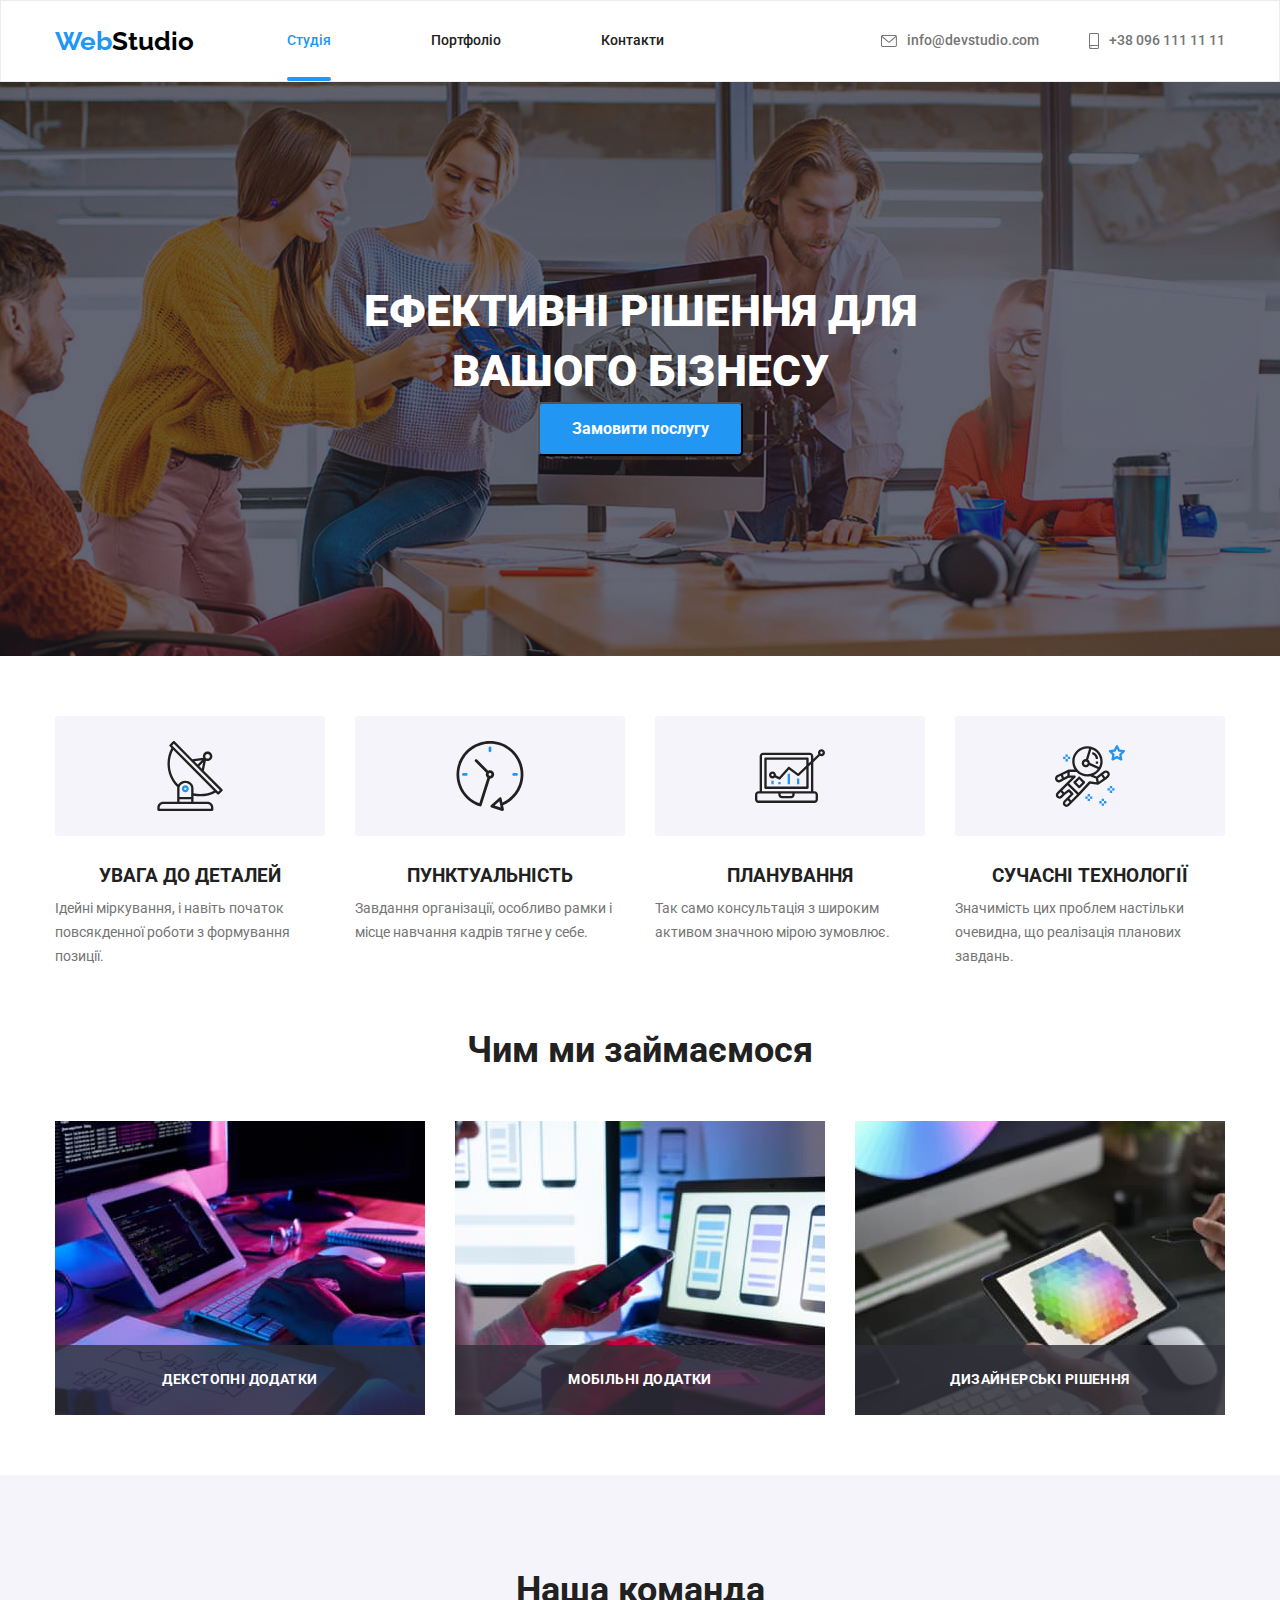
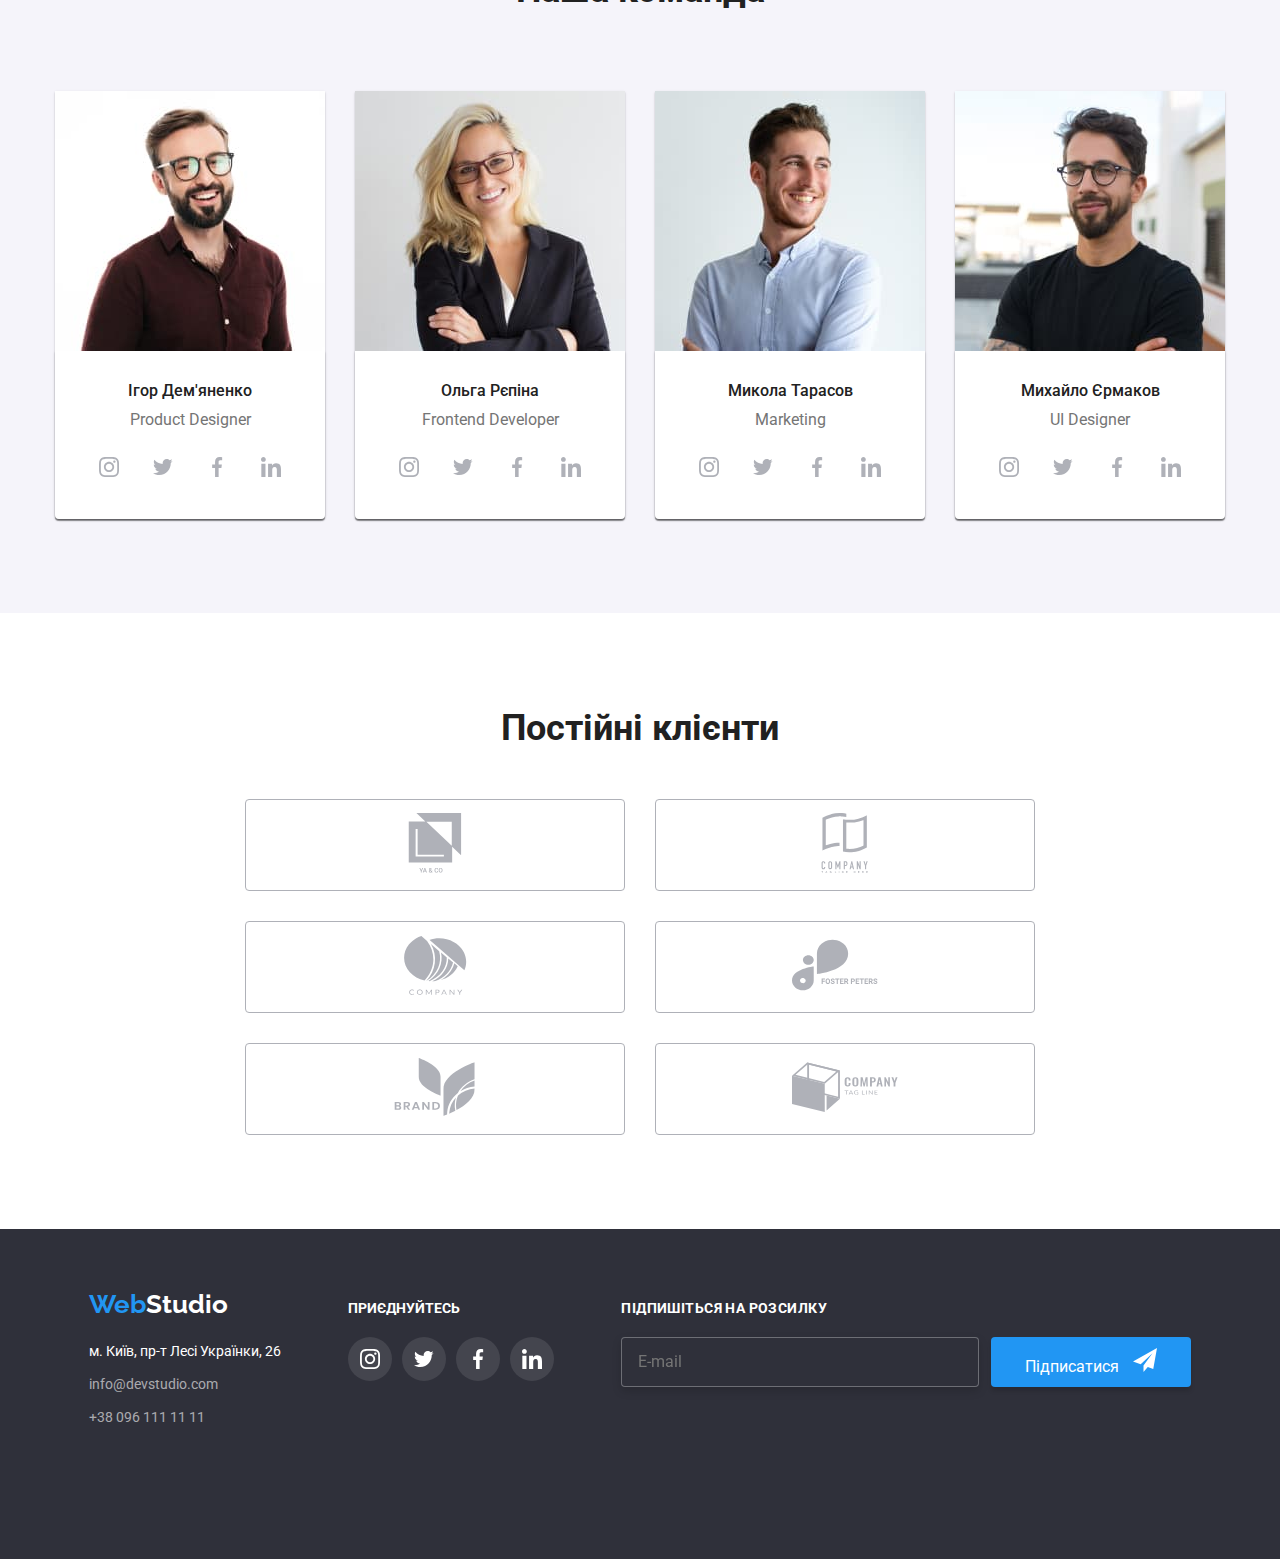
==== commit 7ec70a77: "final" ====
--- a/index.html
+++ b/index.html
@@ -81,9 +81,9 @@
 						>
 					</ul>
 					<ul class="mobile-menu-item-social">
-						<li class="list"><a class="mobile-menu-item-social-link link" href="">Instagram</a></li>
-						<li class="list"><a class="mobile-menu-item-social-link link" href="">Twitter</a></li>
-						<li class="list"><a class="mobile-menu-item-social-link link" href="">Facebook</a></li>
+						<li class="border list"><a class="mobile-menu-item-social-link link" href="">Instagram</a></li>
+						<li class="border list"><a class="mobile-menu-item-social-link link" href="">Twitter</a></li>
+						<li class="border list"><a class="mobile-menu-item-social-link link" href="">Facebook</a></li>
 						<li class="list"><a class="mobile-menu-item-social-link link" href="">Linkedin</a></li>
 					</ul>
 				</div>
@@ -213,11 +213,12 @@
 									"
 									media="(max-width: 767px)"
 								/>
+								<img
+									class="employee-foto"
+									src="./images/employee/igor_demyanenko.jpg"
+									alt="Igor Demyanenko Product Designer"
+								/>
 							</picture>
-							<img class="employee-foto"
-								src="./images/employee/igor_demyanenko.jpg"
-								alt="Igor Demyanenko Product Designer"
-							/>
 							<div class="employee-card">
 								<h3 class="name-employee">Ігор Дем'яненко</h3>
 								<p class="position" lang="en">Product Designer</p>
@@ -263,11 +264,12 @@
 									srcset="./images/mobile/employee/olga_repina.jpg 1x, ./images/mobile/employee/olga_repina2x.jpg 2x"
 									media="(max-width: 767px)"
 								/>
+								<img
+									class="employee-foto"
+									src="./images/employee/olga_repina.jpg"
+									alt="Olga Repina Frontend Developer"
+								/>
 							</picture>
-							<img class="employee-foto" 
-								src="./images/employee/olga_repina.jpg"
-								alt="Olga Repina Frontend Developer"
-							/>
 							<div class="employee-card">
 								<h3 class="name-employee">Ольга Рєпіна</h3>
 								<p class="position" lang="en">Frontend Developer</p>
@@ -302,7 +304,10 @@
 						<li class="employee list">
 							<picture>
 								<source
-									srcset="./images/desktop/employee/nikolai_tarasov.jpg 1x, ./images/desktop/employee/nikolai_tarasov2x.jpg 2x"
+									srcset="
+										./images/desktop/employee/nikolai_tarasov.jpg   1x,
+										./images/desktop/employee/nikolai_tarasov2x.jpg 2x
+									"
 									media="(min-width: 1200px)"
 								/>
 								<source
@@ -310,14 +315,18 @@
 									media="(min-width: 768px)"
 								/>
 								<source
-									srcset="./images/mobile/employee/nikolai_tarasov.jpg 1x, ./images/mobile/employee/nikolai_tarasov2x.jpg 2x"
+									srcset="
+										./images/mobile/employee/nikolai_tarasov.jpg   1x,
+										./images/mobile/employee/nikolai_tarasov2x.jpg 2x
+									"
 									media="(max-width: 767px)"
 								/>
+								<img
+									class="employee-foto"
+									src="./images/employee/nikolai_tarasov.jpg"
+									alt="Nikolai Tarasov Marketing"
+								/>
 							</picture>
-							<img class="employee-foto"
-								src="./images/employee/nikolai_tarasov.jpg"
-								alt="Nikolai Tarasov Marketing"
-							/>
 							<div class="employee-card">
 								<h3 class="name-employee">Микола Тарасов</h3>
 								<p class="position" lang="en">Marketing</p>
@@ -350,9 +359,12 @@
 							</div>
 						</li>
 						<li class="employee list">
-							picture>
-								<source
-									srcset="./images/desktop/employee/mihail_ermakov.jpg 1x, ./images/desktop/employee/mihail_ermakov2x.jpg 2x"
+							<picture>
+								<source
+									srcset="
+										./images/desktop/employee/mihail_ermakov.jpg   1x,
+										./images/desktop/employee/mihail_ermakov2x.jpg 2x
+									"
 									media="(min-width: 1200px)"
 								/>
 								<source
@@ -360,14 +372,18 @@
 									media="(min-width: 768px)"
 								/>
 								<source
-									srcset="./images/mobile/employee/mihail_ermakov.jpg 1x, ./images/mobile/employee/mihail_ermakov2x.jpg 2x"
+									srcset="
+										./images/mobile/employee/mihail_ermakov.jpg   1x,
+										./images/mobile/employee/mihail_ermakov2x.jpg 2x
+									"
 									media="(max-width: 767px)"
 								/>
+								<img
+									class="employee-foto"
+									src="./images/employee/mihail_ermakov.jpg"
+									alt="Mikhail Ermakov UI Designer"
+								/>
 							</picture>
-							<img class="employee-foto"
-								src="./images/employee/mihail_ermakov.jpg"
-								alt="Mikhail Ermakov UI Designer"
-							/>
 							<div class="employee-card">
 								<h3 class="name-employee">Михайло Єрмаков</h3>
 								<p class="position" lang="en">UI Designer</p>
@@ -516,7 +532,7 @@
 			</div>
 		</footer>
 		<!-- /FOOTER -->
-		<!-- <div class="backdrop is-hidden" data-modal>
+		<div class="backdrop is-hidden" data-modal>
 			<div class="modal">
 				<button type="button" class="modal-close-btn" data-modal-close>
 					<svg class="modal-close-btn-icon" width="18" height="18">
@@ -573,8 +589,8 @@
 					<button type="submit" class="modal-form-submit">Відправити</button>
 				</form>
 			</div>
-		</div> -->
+		</div>
 		<script src="./js/mobile-menu.js"></script>
-		<!-- <script src="./js/modal.js"></script> -->
+		<script src="./js/modal.js"></script>
 	</body>
 </html>
--- a/css/main.min.css
+++ b/css/main.min.css
@@ -1 +1 @@
-:root{--accent-color: #2196f3;--paragraph-color: #757575;--hero-background: #c4c4c4;--main-text-color: #212121;--main-text-font-size: 14px;--btn-background-color: #188ce8;--footer-background-color: #2f303a;--mail-phone-footer-color: rgba(255, 255, 255, 0.6);--team-background-color: #f5f4fa;--logo2-heder-color: #000000;--text-color-modal-btn: #ffffff;--text-color-portfolio-btn-hf: #ffffff;--hero-text-color: #ffffff;--background-color-sections: #ffffff;--employee-background-color: #f5f4fa;--current-color: #ffffff;--item-gps-color: #ffffff;--logo2-footer-color: #ffffff;--portfolio-btn-background-color: #f5f4fa;--social-hover-svg: #ffffff}h1,h2,h3,h4,h5,h6,p{margin-top:0;margin-bottom:0}ul,ol{margin-top:0;margin-bottom:0;padding-left:0}img{display:block;max-width:100%;height:auto}button{cursor:pointer}.list{list-style:none}.link{text-decoration:none}body{font-family:"Roboto",sans-serif;color:var(--main-text-color)}.address{font-style:normal}.section{padding-top:94px;padding-bottom:94px}.container{padding-left:15px;padding-right:15px}@media screen and (min-width: 480px){.container{width:480px;margin-left:auto;margin-right:auto}}@media screen and (min-width: 768px){.container{width:768px}}@media screen and (min-width: 1200px){.container{width:1200px}}.hidden-title{position:absolute;width:1px;height:1px;margin:-1px;border:0;padding:0;white-space:nowrap;clip-path:inset(100%);clip:rect(0 0 0 0);overflow:hidden}.modal-btn{font-family:inherit;font-weight:700;font-size:16px;line-height:1.88;color:var(--text-color-modal-btn);background:var(--accent-color);border-radius:4px;padding-top:10px;padding-bottom:10px;padding-left:32px;padding-right:32px;transition:background-color 250ms cubic-bezier(0.4, 0, 0.2, 1)}.modal-btn:hover,.modal-btn:focus{background-color:var(--btn-background-color)}.portfolio-btn{font-family:inherit;font-weight:500;font-size:16px;line-height:1.62;color:var(--main-text-color);background:var(--portfolio-btn-background-color);border-radius:4px;padding:6px 22px;border:none;transition:background-color,color 250ms cubic-bezier(0.4, 0, 0.2, 1)}.portfolio-btn:hover,.portfolio-btn:focus{color:var(--text-color-portfolio-btn-hf);background:var(--accent-color);box-shadow:0px 3px 1px rgba(0,0,0,.1),0px 1px 2px rgba(0,0,0,.08),0px 2px 2px rgba(0,0,0,.12);border-radius:4px}@media screen and (max-width: 767px){.menu{display:none}}@media screen and (min-width: 768px){.navigation{display:flex;align-items:center}.nav-menu{display:flex;align-items:center;justify-content:center;gap:50px}.menu__link{display:flex;align-items:center;font-weight:500;font-size:var(--main-text-font-size);line-height:1.14;color:var(--main-text-color);padding-top:32px;padding-bottom:32px;transition:color 250ms cubic-bezier(0.4, 0, 0.2, 1)}.menu__link:hover,.menu__link:focus{color:var(--accent-color)}.current{position:relative;color:var(--accent-color)}.current::after{content:"";position:absolute;width:100%;height:4px;background:#2196f3;border-radius:2px;left:0;bottom:0}.mail-svg{margin-right:10px;fill:var(--paragraph-color)}.mail:hover .mail-svg,.mail:focus .mail-svg{fill:var(--accent-color)}.phone-svg{margin-right:10px;fill:var(--paragraph-color)}.phone-number:hover .phone-svg,.phone-number:focus .phone-svg{fill:var(--accent-color)}.mail-phone-item{margin-left:auto}.page-header{border:1px solid #ececec}.phone-number,.mail{display:flex;align-items:center;font-weight:500;font-size:var(--main-text-font-size);line-height:1.14;color:var(--paragraph-color);transition:color 250ms cubic-bezier(0.4, 0, 0.2, 1)}.phone-number:hover,.phone-number:focus,.mail:hover,.mail:focus{color:var(--accent-color)}.mail{margin-bottom:10px}}@media screen and (min-width: 1200px){.phone-number,.mail{margin-bottom:0}.menu{display:flex;align-items:center}.menu__item:not(:last-child){margin-right:50px}}.logo{font-family:"Raleway",sans-serif;font-weight:700;font-size:26px;line-height:1.19;color:var(--accent-color);margin-right:93px}.logo2{color:var(--logo2-heder-color)}.page-heder-container{display:flex;align-items:center;justify-content:space-between}.hero{text-align:center;background:#2f303a;margin-left:auto;margin-right:auto;background-repeat:no-repeat;background-position:center}@media screen and (min-device-pixel-ratio: 2)and (max-width: 767px),screen and (-webkit-min-device-pixel-ratio: 2)and (max-width: 767px),screen and (min-resolution: 192dpi)and (max-width: 767px),screen and (min-resolution: 2dppx)and (max-width: 767px){.hero{background-image:linear-gradient(rgba(47, 48, 58, 0.4), rgba(47, 48, 58, 0.4)),url("../images/mobile/hero/bg_mobile2x.jpg");padding:118px 0;max-width:480px;min-height:400px}}@media screen and (min-width: 480px){.hero{background-image:linear-gradient(rgba(47, 48, 58, 0.4), rgba(47, 48, 58, 0.4)),url("../images/mobile/hero/bg_mobile.jpg")}.hero-text{width:364px;font-weight:900;font-size:26px;line-height:1.62;text-align:center;color:var(--hero-text-color);margin-bottom:30px;margin-left:auto;margin-right:auto}.advantages-item-svg{display:flex;justify-content:center;align-items:center;width:450px;height:120px;background:#f5f4fa;border-radius:4px;margin-bottom:30px}.advantages-characteristic{text-align:center;margin-bottom:10px}.advantages-description{font-weight:400;font-size:14px;line-height:1.71;color:#757575;margin-bottom:30px}.our-advantages,.we-doing{background-color:var(--background-color-sections);padding:60px 0;margin-left:auto;margin-right:auto}}@media screen and (min-device-pixel-ratio: 2)and (min-width: 768px),screen and (-webkit-min-device-pixel-ratio: 2)and (min-width: 768px),screen and (min-resolution: 192dpi)and (min-width: 768px),screen and (min-resolution: 2dppx)and (min-width: 768px){.hero{background-image:linear-gradient(rgba(47, 48, 58, 0.4), rgba(47, 48, 58, 0.4)),url("../images/tab/hero/bg_tab2x.jpg");padding:118px 0;max-width:768px;min-height:400px}}@media screen and (min-width: 768px){.hero{background-image:linear-gradient(rgba(47, 48, 58, 0.4), rgba(47, 48, 58, 0.4)),url("../images/tab/hero/bg_tab.jpg")}.advantages-item{width:354px;height:120px;margin:15px;margin-bottom:136px}.advantages{display:flex;flex-wrap:wrap;justify-content:center;margin:-15px}.advantages-item-svg{width:354px;display:flex;justify-content:center;align-items:center;margin-bottom:30px;background-color:#f5f4fa;border-radius:4px;height:120px}}@media screen and (max-width: 1199px){.we-doing{display:none}}@media screen and (min-device-pixel-ratio: 2)and (min-width: 1200px),screen and (-webkit-min-device-pixel-ratio: 2)and (min-width: 1200px),screen and (min-resolution: 192dpi)and (min-width: 1200px),screen and (min-resolution: 2dppx)and (min-width: 1200px){.hero{background-image:linear-gradient(rgba(47, 48, 58, 0.4), rgba(47, 48, 58, 0.4)),url("../images/tab/hero/bg_tab.jpg");padding:200px 0;max-width:1600px;min-height:600px}}@media screen and (min-width: 1200px){.hero{background-image:linear-gradient(rgba(47, 48, 58, 0.4), rgba(47, 48, 58, 0.4)),url("../images/hero/bg.jpg");padding-top:200px;padding-bottom:200px}.hero-text{width:696px;font-size:44px;line-height:1.36;margin:0 auto}.advantages-item{width:270px;height:120px;background:#f5f4fa;border-radius:4px;margin-bottom:30px}.advantages-item-svg{width:270px}.advantages{margin:-15px}.our-advantages,.we-doing{background-color:var(--background-color-sections)}.we-doing{margin-top:118px;padding-top:0px}.we-doing-card{display:flex;flex-wrap:wrap;gap:30px}.we-doing-card-items{position:absolute}.we-doing-card-item{font-weight:700;font-size:14px;line-height:1.14;text-align:center;letter-spacing:.03em;text-transform:uppercase;color:#fff;margin-top:27px;margin-bottom:27px}.doing-card{position:relative}.doing{position:absolute;bottom:0;width:370px;height:70px;background:rgba(47,48,58,.8)}.responsibilities{font-weight:700;font-size:36px;line-height:1.17;text-align:center;margin-bottom:50px}}@media screen and (min-width: 480px){.team{background-color:var(--team-background-color)}.employee{background-color:var(--employee-background-color);box-shadow:0px 1px 3px rgba(0,0,0,.12),0px 1px 1px rgba(0,0,0,.14),0px 2px 1px rgba(0,0,0,.2);border-radius:0px 0px 4px 4px;height:622px;margin-bottom:30px}.employee-foto{width:450px}.our-team{font-weight:700;font-size:28px;line-height:1.18;text-align:center;color:#212121;margin-bottom:30px}.name-employee{font-weight:500;font-size:16px;line-height:1.19;margin-bottom:10px}.position{font-weight:400;font-size:16px;line-height:1.19;color:var(--paragraph-color);margin-bottom:16px}.employee-social{display:flex;justify-content:center;gap:10px}.employee-card{background:#fff;box-shadow:0px 1px 3px rgba(0,0,0,.12),0px 1px 1px rgba(0,0,0,.14),0px 2px 1px rgba(0,0,0,.2);border-radius:0px 0px 4px 4px;padding-top:30px;padding-bottom:30px;text-align:center}.employee-social-item-link{display:flex;justify-content:center;align-items:center;width:44px;height:44px;border-radius:100%;background-color:#fff;transition:background-color,fill 250ms cubic-bezier(0.4, 0, 0.2, 1)}.employee-social-item-link:hover,.employee-social-item-link:focus{background-color:var(--accent-color)}.employee-social-item-svg{fill:#afb1b8;transition:fill 250ms cubic-bezier(0.4, 0, 0.2, 1)}.employee-social-item-link:hover .employee-social-item-svg,.employee-social-item-link:focus .employee-social-item-svg{fill:var(--social-hover-svg)}}@media screen and (min-width: 768px){.employee-foto{width:354px}.employee{height:536px;margin:15px}.employees{display:flex;flex-wrap:wrap;margin:-15px}}@media screen and (min-width: 1200px){.our-team{font-weight:700;font-size:36px;line-height:1.17;text-align:center;padding-bottom:50px}.employee-foto{width:270px}.employee{min-height:428px}}.regular-customers-items{display:flex;justify-content:center;align-items:center;width:170px;height:92px;border:1px solid #afb1b8;border-radius:4px;transition:background-color 250ms cubic-bezier(0.4, 0, 0.2, 1)}.regular-customers-items:hover,.regular-customers-items:focus{background-color:#fff;border-color:#188ce8}.regular-customers-items-link-svg{fill:#afb1b8}@media screen and (max-width: 767px){.customers{padding:94px 0}.our-customers{font-weight:700;font-size:28px;line-height:1.18;text-align:center;color:var(--main-text-color);margin-bottom:50px}.regular-customers{display:flex;flex-wrap:wrap;justify-content:center;align-items:center;gap:30px}.regular-customers-items{flex-basis:calc((100% - 30px)/2);width:100%;height:92px}}@media screen and (min-width: 480px){.container.footer{display:block;justify-content:space-between}}.work-items{display:flex;flex-wrap:wrap;gap:30px}.work-items-cards:hover,.work-items-cards:focus{box-shadow:0px 1px 1px rgba(0,0,0,.12),0px 4px 4px rgba(0,0,0,.06),1px 4px 6px rgba(0,0,0,.16)}.works{font-weight:700;font-size:18px;line-height:2;letter-spacing:.06em;color:var(--main-text-color);padding-bottom:4px}.categories-works{font-weight:400;font-size:16px;line-height:1.88;color:var(--paragraph-color)}button.current{color:var(--current-color);background-color:var(--accent-color)}.portfolio-menu{display:flex;flex-wrap:wrap;gap:8px;margin-bottom:50px;justify-content:center}.work-items-categories{background:#fff;border:1px solid #eee;padding:20px 24px}.portfolio-section{padding:94px 0}.link-work-items-cards-wrapper{display:block;position:relative;overflow:hidden}.overlay{position:absolute;left:0;top:0;width:100%;height:100%;overflow:auto;background-color:rgba(33,150,243,.9);font-weight:400;font-size:18px;line-height:1.56;color:#fff;padding-top:63px;padding-bottom:63px;padding-left:24px;padding-right:24px;transform:translate(0, 100%);transition:background-color,transform 250ms cubic-bezier(0.4, 0, 0.2, 1)}.link-work-items-cards:hover .overlay,.link-work-items-cards:focus .overlay{transform:translate(0, 0)}.backdrop{position:fixed;z-index:100;top:0;left:0;width:100%;height:100%;background-color:rgba(0,0,0,.2);transition:opacity 250ms cubic-bezier(0.4, 0, 0.2, 1),visibility 250ms cubic-bezier(0.4, 0, 0.2, 1)}.backdrop.is-hidden{opacity:0;visibility:hidden;pointer-events:none}.modal{position:absolute;top:50%;left:50%;transform:translate(-50%, -50%);width:528px;height:581px;background:#fff;box-shadow:0px 1px 3px rgba(0,0,0,.12),0px 1px 1px rgba(0,0,0,.14),0px 2px 1px rgba(0,0,0,.2);border-radius:4px;padding:40px}.modal-close-btn{position:absolute;top:8px;right:8px;display:flex;justify-content:center;align-items:center;width:30px;height:30px;background:#fff;border:1px solid rgba(0,0,0,.1);padding:0;border-radius:50%;transition:border-color 250ms cubic-bezier(0.4, 0, 0.2, 1)}.modal-close-btn:hover,.modal-close-btn:focus{border-color:var(--accent-color)}.modal-close-btn-icon{transition:fill 250ms cubic-bezier(0.4, 0, 0.2, 1)}.modal-close-btn-icon:hover,.modal-close-btn-icon:focus{fill:var(--accent-color)}.modal-form{display:flex;flex-direction:column}.modal-form-input{width:100%;height:40px;border:1px solid rgba(33,33,33,.2);border-radius:4px;padding-left:42px;margin-bottom:10px;transition:border-color 250ms cubic-bezier(0.4, 0, 0.2, 1)}.modal-form-input:focus{outline:none;border-color:var(--accent-color)}.form-paragraph{font-weight:700;font-size:20px;line-height:1.15;text-align:center;color:#212121;margin-bottom:12px}.modal-form-input-desc{display:block;font-weight:400;font-size:12px;line-height:1.17;color:#757575;margin-bottom:4px}.modal-form-input-wrapper{position:relative}.modal-form-input-icon{position:absolute;display:block;height:18px;width:18px;left:12px;top:50%;transform:translate(0, -50%);transition:fill 250ms cubic-bezier(0.4, 0, 0.2, 1)}.modal-form-input:focus+.modal-form-input-icon{fill:var(--accent-color)}.modal-form-message{width:100%;height:120px;border:1px solid rgba(33,33,33,.2);border-radius:4px;resize:none;padding-top:12px;padding-left:16px;padding-bottom:12px;padding-right:16px;transition:border-color 250ms cubic-bezier(0.4, 0, 0.2, 1);margin-bottom:20px}.modal-form-message:focus{outline:none;border-color:var(--accent-color)}.modal-form-message::placeholder{font-weight:400;font-size:12px;line-height:14px;color:rgba(117,117,117,.5)}.modal-form-check-desc{display:flex;margin-bottom:30px;font-weight:400;font-size:14px;line-height:1.71;color:#757575;align-items:center}.modal-form-check-desc::before{display:block;align-items:center;justify-content:center;top:auto;left:auto;width:16px;height:15px;content:"";cursor:pointer;border:1px solid #303030;border-radius:4px;margin-right:7px;margin-left:12px}.modal-form-check:checked+.modal-form-check-desc::before{background-image:url(../images/modal_window/icon_check.jpg);border-radius:2px;background-size:16px 15px;background-position:center center}.modal-form-check-desc-link{color:#2196f3}.modal-form-submit{display:flex;justify-content:center;align-items:center;margin-left:124px;width:200px;height:50px;background:#2196f3;box-shadow:0px 4px 4px rgba(0,0,0,.15);border-radius:4px;color:#fff;border:none;transition:border-color 250ms cubic-bezier(0.4, 0, 0.2, 1);font-weight:700;font-size:16px;line-height:1.88;text-align:center}.modal-form-submit:hover,.modal-form-submit:focus{background:#188ce8}@media screen and (max-width: 767px){.mobile-menu{position:fixed;width:100%;height:100%;max-height:796px;z-index:1000;top:0;left:0;background-color:#fff;opacity:0;visibility:hidden;pointer-events:none;transition:opacity 250ms cubic-bezier(0.4, 0, 0.2, 1)}.mobile-menu.is-open{opacity:1;visibility:visible;pointer-events:auto}.mobile-menu__container{position:relative;padding-left:40px;padding-top:48px;padding-bottom:48px}.mobile-menu__close-btn{position:absolute;top:10px;right:15px;background-color:rgba(0,0,0,0);border:none;padding:0;line-height:0}.mobile-menu-open{background-color:rgba(0,0,0,0);border:none;padding:0;line-height:0}.mobile-menu-items-link{font-weight:500;font-size:40px;line-height:1.18;color:#212121;transition:color 1000ms cubic-bezier(0.4, 0, 0.2, 1)}.mobile-menu-items-link:hover,.mobile-menu-items-link:focus{color:var(--accent-color)}.mobile-menu-item{margin-bottom:302px}.mobile-menu-item-social{display:flex;align-items:center;justify-content:center;gap:20px}.mobile-menu-contacts-phone-link{font-weight:500;font-size:34px;line-height:1.18;color:#2196f3}.mobile-menu-contacts-mail-link{font-weight:500;font-size:24px;line-height:1.17;color:#757575}.mobile-menu-contacts-phone{margin-bottom:32px}.mobile-menu-contacts-mail{margin-bottom:64px}.mobile-menu-item-social-link{font-weight:500;font-size:18px;line-height:1.22;color:#2196f3}}@media screen and (min-width: 768px){.mobile-menu{display:none}.mobile-menu-open{display:none}}/*# sourceMappingURL=main.min.css.map */+:root{--accent-color: #2196f3;--paragraph-color: #757575;--hero-background: #c4c4c4;--main-text-color: #212121;--main-text-font-size: 14px;--btn-background-color: #188ce8;--footer-background-color: #2f303a;--mail-phone-footer-color: rgba(255, 255, 255, 0.6);--team-background-color: #f5f4fa;--logo2-heder-color: #000000;--text-color-modal-btn: #ffffff;--text-color-portfolio-btn-hf: #ffffff;--hero-text-color: #ffffff;--background-color-sections: #ffffff;--employee-background-color: #f5f4fa;--current-color: #ffffff;--item-gps-color: #ffffff;--logo2-footer-color: #ffffff;--portfolio-btn-background-color: #f5f4fa;--social-hover-svg: #ffffff}h1,h2,h3,h4,h5,h6,p{margin-top:0;margin-bottom:0}ul,ol{margin-top:0;margin-bottom:0;padding-left:0}img{display:block;max-width:100%;height:auto}button{cursor:pointer}.list{list-style:none}.link{text-decoration:none}body{font-family:"Roboto",sans-serif;color:var(--main-text-color)}.address{font-style:normal}.section{padding-top:94px;padding-bottom:94px}.container{padding-left:15px;padding-right:15px}@media screen and (min-width: 480px){.container{width:480px;margin-left:auto;margin-right:auto}}@media screen and (min-width: 768px){.container{width:768px}}@media screen and (min-width: 1200px){.container{width:1200px}}.hidden-title{position:absolute;width:1px;height:1px;margin:-1px;border:0;padding:0;white-space:nowrap;clip-path:inset(100%);clip:rect(0 0 0 0);overflow:hidden}.modal-btn{font-family:inherit;font-weight:700;font-size:16px;line-height:1.88;color:var(--text-color-modal-btn);background:var(--accent-color);border-radius:4px;padding-top:10px;padding-bottom:10px;padding-left:32px;padding-right:32px;transition:background-color 250ms cubic-bezier(0.4, 0, 0.2, 1)}.modal-btn:hover,.modal-btn:focus{background-color:var(--btn-background-color)}.portfolio-btn{font-family:inherit;font-weight:500;font-size:16px;line-height:1.62;color:var(--main-text-color);background:var(--portfolio-btn-background-color);border-radius:4px;padding:6px 22px;border:none;transition:background-color,color 250ms cubic-bezier(0.4, 0, 0.2, 1)}.portfolio-btn:hover,.portfolio-btn:focus{color:var(--text-color-portfolio-btn-hf);background:var(--accent-color);box-shadow:0px 3px 1px rgba(0,0,0,.1),0px 1px 2px rgba(0,0,0,.08),0px 2px 2px rgba(0,0,0,.12);border-radius:4px}@media screen and (max-width: 767px){.menu{display:none}}@media screen and (min-width: 768px){.navigation{display:flex;align-items:center}.nav-menu{display:flex;align-items:center;justify-content:center;gap:50px}.menu__link{display:flex;align-items:center;font-weight:500;font-size:var(--main-text-font-size);line-height:1.14;color:var(--main-text-color);padding-top:32px;padding-bottom:32px;transition:color 250ms cubic-bezier(0.4, 0, 0.2, 1)}.menu__link:hover,.menu__link:focus{color:var(--accent-color)}.current{position:relative;color:var(--accent-color)}.current::after{content:"";position:absolute;width:100%;height:4px;background:#2196f3;border-radius:2px;left:0;bottom:0}.mail-svg{margin-right:10px;fill:var(--paragraph-color)}.mail:hover .mail-svg,.mail:focus .mail-svg{fill:var(--accent-color)}.phone-svg{margin-right:10px;fill:var(--paragraph-color)}.phone-number:hover .phone-svg,.phone-number:focus .phone-svg{fill:var(--accent-color)}.mail-phone-item{margin-left:auto}.page-header{border:1px solid #ececec}.phone-number,.mail{display:flex;align-items:center;font-weight:500;font-size:var(--main-text-font-size);line-height:1.14;color:var(--paragraph-color);transition:color 250ms cubic-bezier(0.4, 0, 0.2, 1)}.phone-number:hover,.phone-number:focus,.mail:hover,.mail:focus{color:var(--accent-color)}.mail{margin-bottom:10px}}@media screen and (min-width: 1200px){.phone-number,.mail{margin-bottom:0}.menu{display:flex;align-items:center}.menu__item:not(:last-child){margin-right:50px}}.logo{font-family:"Raleway",sans-serif;font-weight:700;font-size:26px;line-height:1.19;color:var(--accent-color);margin-right:93px}.logo2{color:var(--logo2-heder-color)}.page-heder-container{display:flex;align-items:center;justify-content:space-between}.hero{text-align:center;background:#2f303a;margin-left:auto;margin-right:auto;background-repeat:no-repeat;background-position:center}@media screen and (min-device-pixel-ratio: 2)and (max-width: 767px),screen and (-webkit-min-device-pixel-ratio: 2)and (max-width: 767px),screen and (min-resolution: 192dpi)and (max-width: 767px),screen and (min-resolution: 2dppx)and (max-width: 767px){.hero{background-image:linear-gradient(rgba(47, 48, 58, 0.4), rgba(47, 48, 58, 0.4)),url("../images/mobile/hero/bg_mobile2x.jpg");padding:118px 0;max-width:480px;min-height:400px}}@media screen and (min-width: 480px){.hero{background-image:linear-gradient(rgba(47, 48, 58, 0.4), rgba(47, 48, 58, 0.4)),url("../images/mobile/hero/bg_mobile.jpg")}.hero-text{width:364px;font-weight:900;font-size:26px;line-height:1.62;text-align:center;color:var(--hero-text-color);margin-bottom:30px;margin-left:auto;margin-right:auto}.advantages-item-svg{display:flex;justify-content:center;align-items:center;width:450px;height:120px;background:#f5f4fa;border-radius:4px;margin-bottom:30px}.advantages-characteristic{text-align:center;margin-bottom:10px}.advantages-description{font-weight:400;font-size:14px;line-height:1.71;color:#757575;margin-bottom:30px}.our-advantages,.we-doing{background-color:var(--background-color-sections);padding:60px 0;margin-left:auto;margin-right:auto}}@media screen and (min-device-pixel-ratio: 2)and (min-width: 768px),screen and (-webkit-min-device-pixel-ratio: 2)and (min-width: 768px),screen and (min-resolution: 192dpi)and (min-width: 768px),screen and (min-resolution: 2dppx)and (min-width: 768px){.hero{background-image:linear-gradient(rgba(47, 48, 58, 0.4), rgba(47, 48, 58, 0.4)),url("../images/tab/hero/bg_tab2x.jpg");padding:118px 0;max-width:768px;min-height:400px}}@media screen and (min-width: 768px){.hero{background-image:linear-gradient(rgba(47, 48, 58, 0.4), rgba(47, 48, 58, 0.4)),url("../images/tab/hero/bg_tab.jpg")}.advantages-item{width:354px;height:120px;margin:15px;margin-bottom:136px}.advantages{display:flex;flex-wrap:wrap;justify-content:center;margin:-15px}.advantages-item-svg{width:354px;display:flex;justify-content:center;align-items:center;margin-bottom:30px;background-color:#f5f4fa;border-radius:4px;height:120px}}@media screen and (max-width: 1199px){.we-doing{display:none}}@media screen and (min-device-pixel-ratio: 2)and (min-width: 1200px),screen and (-webkit-min-device-pixel-ratio: 2)and (min-width: 1200px),screen and (min-resolution: 192dpi)and (min-width: 1200px),screen and (min-resolution: 2dppx)and (min-width: 1200px){.hero{background-image:linear-gradient(rgba(47, 48, 58, 0.4), rgba(47, 48, 58, 0.4)),url("../images/tab/hero/bg_tab.jpg");padding:200px 0;max-width:1600px;min-height:600px}}@media screen and (min-width: 1200px){.hero{background-image:linear-gradient(rgba(47, 48, 58, 0.4), rgba(47, 48, 58, 0.4)),url("../images/hero/bg.jpg");padding-top:200px;padding-bottom:200px}.hero-text{width:696px;font-size:44px;line-height:1.36;margin:0 auto}.advantages-item{width:270px;height:120px;background:#f5f4fa;border-radius:4px;margin-bottom:30px}.advantages-item-svg{width:270px}.advantages{margin:-15px}.our-advantages,.we-doing{background-color:var(--background-color-sections)}.we-doing{margin-top:118px;padding-top:0px}.we-doing-card{display:flex;flex-wrap:wrap;gap:30px}.we-doing-card-items{position:absolute}.we-doing-card-item{font-weight:700;font-size:14px;line-height:1.14;text-align:center;letter-spacing:.03em;text-transform:uppercase;color:#fff;margin-top:27px;margin-bottom:27px}.doing-card{position:relative}.doing{position:absolute;bottom:0;width:370px;height:70px;background:rgba(47,48,58,.8)}.responsibilities{font-weight:700;font-size:36px;line-height:1.17;text-align:center;margin-bottom:50px}}@media screen and (min-width: 480px){.team{background-color:var(--team-background-color)}.employee{background-color:var(--employee-background-color);box-shadow:0px 1px 3px rgba(0,0,0,.12),0px 1px 1px rgba(0,0,0,.14),0px 2px 1px rgba(0,0,0,.2);border-radius:0px 0px 4px 4px;height:622px;margin-bottom:30px}.employee-foto{width:450px}.our-team{font-weight:700;font-size:28px;line-height:1.18;text-align:center;color:#212121;margin-bottom:30px}.name-employee{font-weight:500;font-size:16px;line-height:1.19;margin-bottom:10px}.position{font-weight:400;font-size:16px;line-height:1.19;color:var(--paragraph-color);margin-bottom:16px}.employee-social{display:flex;justify-content:center;gap:10px}.employee-card{background:#fff;box-shadow:0px 1px 3px rgba(0,0,0,.12),0px 1px 1px rgba(0,0,0,.14),0px 2px 1px rgba(0,0,0,.2);border-radius:0px 0px 4px 4px;padding-top:30px;padding-bottom:30px;text-align:center}.employee-social-item-link{display:flex;justify-content:center;align-items:center;width:44px;height:44px;border-radius:100%;background-color:#fff;transition:background-color,fill 250ms cubic-bezier(0.4, 0, 0.2, 1)}.employee-social-item-link:hover,.employee-social-item-link:focus{background-color:var(--accent-color)}.employee-social-item-svg{fill:#afb1b8;transition:fill 250ms cubic-bezier(0.4, 0, 0.2, 1)}.employee-social-item-link:hover .employee-social-item-svg,.employee-social-item-link:focus .employee-social-item-svg{fill:var(--social-hover-svg)}}@media screen and (min-width: 768px){.employee-foto{width:354px}.employee{height:536px;margin:15px}.employees{display:flex;flex-wrap:wrap;margin:-15px}}@media screen and (min-width: 1200px){.our-team{font-weight:700;font-size:36px;line-height:1.17;text-align:center;padding-bottom:50px}.employee-foto{width:270px}.employee{height:428px}}.regular-customers-items{display:flex;justify-content:center;align-items:center;width:170px;height:92px;border:1px solid #afb1b8;border-radius:4px;transition:background-color 250ms cubic-bezier(0.4, 0, 0.2, 1)}.regular-customers-items:hover,.regular-customers-items:focus{background-color:#fff;border-color:#188ce8}.regular-customers-items-link-svg{fill:#afb1b8}.regular-customers-items-link{display:flex;justify-content:center;align-items:center;transition:fill 250ms cubic-bezier(0.4, 0, 0.2, 1)}@media screen and (min-width: 480px){.customers{padding:94px 0}.our-customers{font-weight:700;font-size:28px;line-height:1.18;text-align:center;color:var(--main-text-color);margin-bottom:50px}.regular-customers{display:flex;flex-wrap:wrap;justify-content:center;align-items:center;gap:30px}.regular-customers-items{flex-basis:calc((100% - 30px)/2);width:100%;height:92px}}@media screen and (min-width: 768px){.regular-customers-items{flex-basis:calc((100% - 30px)/3);width:100%;height:92px}.our-customers{font-size:36px;line-height:1.17}}@media screen and (min-width: 480px){.container.social-contacts{display:block;justify-content:space-between;text-align:center}.footer{background-color:var(--footer-background-color);padding-top:60px;padding-bottom:60px;display:flex;gap:70px}.logo-footer-general{margin-bottom:60px}.social-footer{margin-bottom:60px}.item-mail,.item-phone-number{font-weight:400;font-size:var(--main-text-font-size);line-height:1.71;color:var(--mail-phone-footer-color);transition:color 250ms cubic-bezier(0.4, 0, 0.2, 1)}.item-mail:hover,.item-mail:focus,.item-phone-number:hover,.item-phone-number:focus{color:var(--accent-color)}.logo-footer2{color:var(--logo2-footer-color)}.contacts-item{margin-bottom:9px}.contacts{margin-top:20px}.logo-footer{font-family:"Raleway",sans-serif;font-weight:700;font-size:26px;line-height:1.19;color:var(--accent-color)}.item-gps{font-weight:400;font-size:var(--main-text-font-size);line-height:1.71;color:var(--item-gps-color);margin-bottom:9px;transition:color 250ms cubic-bezier(0.4, 0, 0.2, 1)}.item-gps:hover,.item-gps:focus{color:var(--accent-color)}.footer-form-item{display:block;align-items:center;justify-content:center;text-align:center}.footer-form-mail{width:358px;height:50px;border:1px solid rgba(255,255,255,.3);filter:drop-shadow(0px 4px 4px rgba(0, 0, 0, 0.15));border-radius:4px;resize:none;background-color:#2f303a;padding-left:16px;font-weight:400;font-size:16px;line-height:1.25;align-items:center;margin-bottom:20px;color:rgba(255,255,255,.6);transition:border-color 250ms cubic-bezier(0.4, 0, 0.2, 1)}.footer-form-mail:focus{outline:none;border-color:rgba(255,255,255,.3)}.footer-form-submit{display:block;position:relative;justify-content:center;align-items:center;width:200px;height:50px;background:#2196f3;box-shadow:0px 4px 4px rgba(0,0,0,.15);border-radius:4px;color:#fff;border:none;padding-left:28px;padding-right:28px;margin-left:auto;margin-right:auto}.footer-social-item-link{display:flex;justify-content:center;align-items:center;width:44px;height:44px;border-radius:100%;background-color:rgba(255,255,255,.1);transition:background-color,fill 250ms cubic-bezier(0.4, 0, 0.2, 1)}.footer-social-item-link:hover,.footer-social-item-link:focus{background-color:var(--accent-color)}.footer-social-item-svg{fill:#fff}.footer-social{display:flex;justify-content:center;gap:10px}.social-contacts{display:flex}.join-in{font-weight:700;font-size:14px;line-height:1.14;color:#fff;margin-bottom:20px}.paragraph-footer-form{font-weight:700;font-size:14px;line-height:1.14;letter-spacing:.03em;text-transform:uppercase;color:#fff;margin-bottom:20px}.footer-svg-icon{margin-left:10px;height:24px;width:24px}}@media screen and (min-width: 768px){.container.social-contacts{display:flex;flex-wrap:wrap;justify-content:space-around}}@media screen and (min-width: 1200px){.container.social-contacts{padding-left:15px;padding-right:15px;text-align:left;max-width:1200px;align-items:baseline}.footer-form-item{display:flex;justify-content:center;gap:12px}.footer-form-mail{margin-bottom:0}}@media screen and (min-width: 480px){.portfolio-menu{display:flex;flex-wrap:wrap;column-gap:8px;margin-bottom:50px;justify-content:flex-start;row-gap:15px}}@media screen and (min-width: 768px){.portfolio-menu{justify-content:center}}.work-items{display:flex;flex-wrap:wrap;gap:30px}.work-items-cards:hover,.work-items-cards:focus{box-shadow:0px 1px 1px rgba(0,0,0,.12),0px 4px 4px rgba(0,0,0,.06),1px 4px 6px rgba(0,0,0,.16)}.works{font-weight:700;font-size:18px;line-height:2;letter-spacing:.06em;color:var(--main-text-color);padding-bottom:4px}.categories-works{font-weight:400;font-size:16px;line-height:1.88;color:var(--paragraph-color)}button.current{color:var(--current-color);background-color:var(--accent-color)}.work-items-categories{background:#fff;border:1px solid #eee;padding:20px 24px}.portfolio-section{padding:94px 0}.link-work-items-cards-wrapper{display:block;position:relative;overflow:hidden}.overlay{position:absolute;left:0;top:0;width:100%;height:100%;overflow:auto;background-color:rgba(33,150,243,.9);font-weight:400;font-size:18px;line-height:1.56;color:#fff;padding-top:63px;padding-bottom:63px;padding-left:24px;padding-right:24px;transform:translate(0, 100%);transition:background-color,transform 250ms cubic-bezier(0.4, 0, 0.2, 1)}.link-work-items-cards:hover .overlay,.link-work-items-cards:focus .overlay{transform:translate(0, 0)}.backdrop{position:fixed;z-index:100;top:0;left:0;width:100%;height:100%;background-color:rgba(0,0,0,.2);transition:opacity 250ms cubic-bezier(0.4, 0, 0.2, 1),visibility 250ms cubic-bezier(0.4, 0, 0.2, 1)}.backdrop.is-hidden{opacity:0;visibility:hidden;pointer-events:none}.modal{position:absolute;top:50%;left:50%;transform:translate(-50%, -50%);width:528px;height:581px;background:#fff;box-shadow:0px 1px 3px rgba(0,0,0,.12),0px 1px 1px rgba(0,0,0,.14),0px 2px 1px rgba(0,0,0,.2);border-radius:4px;padding:40px}.modal-close-btn{position:absolute;top:8px;right:8px;display:flex;justify-content:center;align-items:center;width:30px;height:30px;background:#fff;border:1px solid rgba(0,0,0,.1);padding:0;border-radius:50%;transition:border-color 250ms cubic-bezier(0.4, 0, 0.2, 1)}.modal-close-btn:hover,.modal-close-btn:focus{border-color:var(--accent-color)}.modal-close-btn-icon{transition:fill 250ms cubic-bezier(0.4, 0, 0.2, 1)}.modal-close-btn-icon:hover,.modal-close-btn-icon:focus{fill:var(--accent-color)}.modal-form{display:flex;flex-direction:column}.modal-form-input{width:100%;height:40px;border:1px solid rgba(33,33,33,.2);border-radius:4px;padding-left:42px;margin-bottom:10px;transition:border-color 250ms cubic-bezier(0.4, 0, 0.2, 1)}.modal-form-input:focus{outline:none;border-color:var(--accent-color)}.form-paragraph{font-weight:700;font-size:20px;line-height:1.15;text-align:center;color:#212121;margin-bottom:12px}.modal-form-input-desc{display:block;font-weight:400;font-size:12px;line-height:1.17;color:#757575;margin-bottom:4px}.modal-form-input-wrapper{position:relative}.modal-form-input-icon{position:absolute;display:block;height:18px;width:18px;left:12px;top:50%;transform:translate(0, -50%);transition:fill 250ms cubic-bezier(0.4, 0, 0.2, 1)}.modal-form-input:focus+.modal-form-input-icon{fill:var(--accent-color)}.modal-form-message{width:100%;height:120px;border:1px solid rgba(33,33,33,.2);border-radius:4px;resize:none;padding-top:12px;padding-left:16px;padding-bottom:12px;padding-right:16px;transition:border-color 250ms cubic-bezier(0.4, 0, 0.2, 1);margin-bottom:20px}.modal-form-message:focus{outline:none;border-color:var(--accent-color)}.modal-form-message::placeholder{font-weight:400;font-size:12px;line-height:14px;color:rgba(117,117,117,.5)}.modal-form-check-desc{display:flex;margin-bottom:30px;font-weight:400;font-size:14px;line-height:1.71;color:#757575;align-items:center}.modal-form-check-desc::before{display:block;align-items:center;justify-content:center;top:auto;left:auto;width:16px;height:15px;content:"";cursor:pointer;border:1px solid #303030;border-radius:4px;margin-right:7px;margin-left:12px}.modal-form-check:checked+.modal-form-check-desc::before{background-image:url(../images/modal_window/icon_check.jpg);border-radius:2px;background-size:16px 15px;background-position:center center}.modal-form-check-desc-link{color:#2196f3}.modal-form-submit{display:flex;justify-content:center;align-items:center;margin-left:124px;width:200px;height:50px;background:#2196f3;box-shadow:0px 4px 4px rgba(0,0,0,.15);border-radius:4px;color:#fff;border:none;transition:border-color 250ms cubic-bezier(0.4, 0, 0.2, 1);font-weight:700;font-size:16px;line-height:1.88;text-align:center}.modal-form-submit:hover,.modal-form-submit:focus{background:#188ce8}@media screen and (max-width: 767px){.mobile-menu{position:fixed;width:100%;height:100%;max-height:796px;z-index:1000;top:0;left:0;background-color:#fff;opacity:0;visibility:hidden;pointer-events:none;transition:opacity 250ms cubic-bezier(0.4, 0, 0.2, 1)}.mobile-menu.is-open{opacity:1;visibility:visible;pointer-events:auto}.mobile-menu__container{position:relative;padding-left:40px;padding-top:48px;padding-bottom:48px}.mobile-menu__close-btn{position:absolute;top:10px;right:15px;background-color:rgba(0,0,0,0);border:none;padding:0;line-height:0}.mobile-menu-open{background-color:rgba(0,0,0,0);border:none;padding:0;line-height:0}.mobile-menu-items-link{font-weight:500;font-size:40px;line-height:1.18;color:#212121;transition:color 1000ms cubic-bezier(0.4, 0, 0.2, 1)}.mobile-menu-items-link:hover,.mobile-menu-items-link:focus{color:var(--accent-color)}.mobile-menu-item{margin-bottom:302px}.mobile-menu-item-social{display:flex;align-items:center;justify-content:center;gap:20px}.mobile-menu-contacts-phone-link{font-weight:500;font-size:34px;line-height:1.18;color:#2196f3}.mobile-menu-contacts-mail-link{font-weight:500;font-size:24px;line-height:1.17;color:#757575}.mobile-menu-contacts-phone{margin-bottom:32px}.mobile-menu-contacts-mail{margin-bottom:64px}.mobile-menu-item-social-link{font-weight:500;font-size:18px;line-height:1.22;color:#2196f3}.mobile-menu-items{margin-bottom:32px}.border::after{content:"";margin-left:10px;margin-right:10px;width:22px;height:0px;background-color:var(--primary-text-color);border:1px solid rgba(33,33,33,.2)}}@media screen and (min-width: 768px){.mobile-menu{display:none}.mobile-menu-open{display:none}}/*# sourceMappingURL=main.min.css.map */